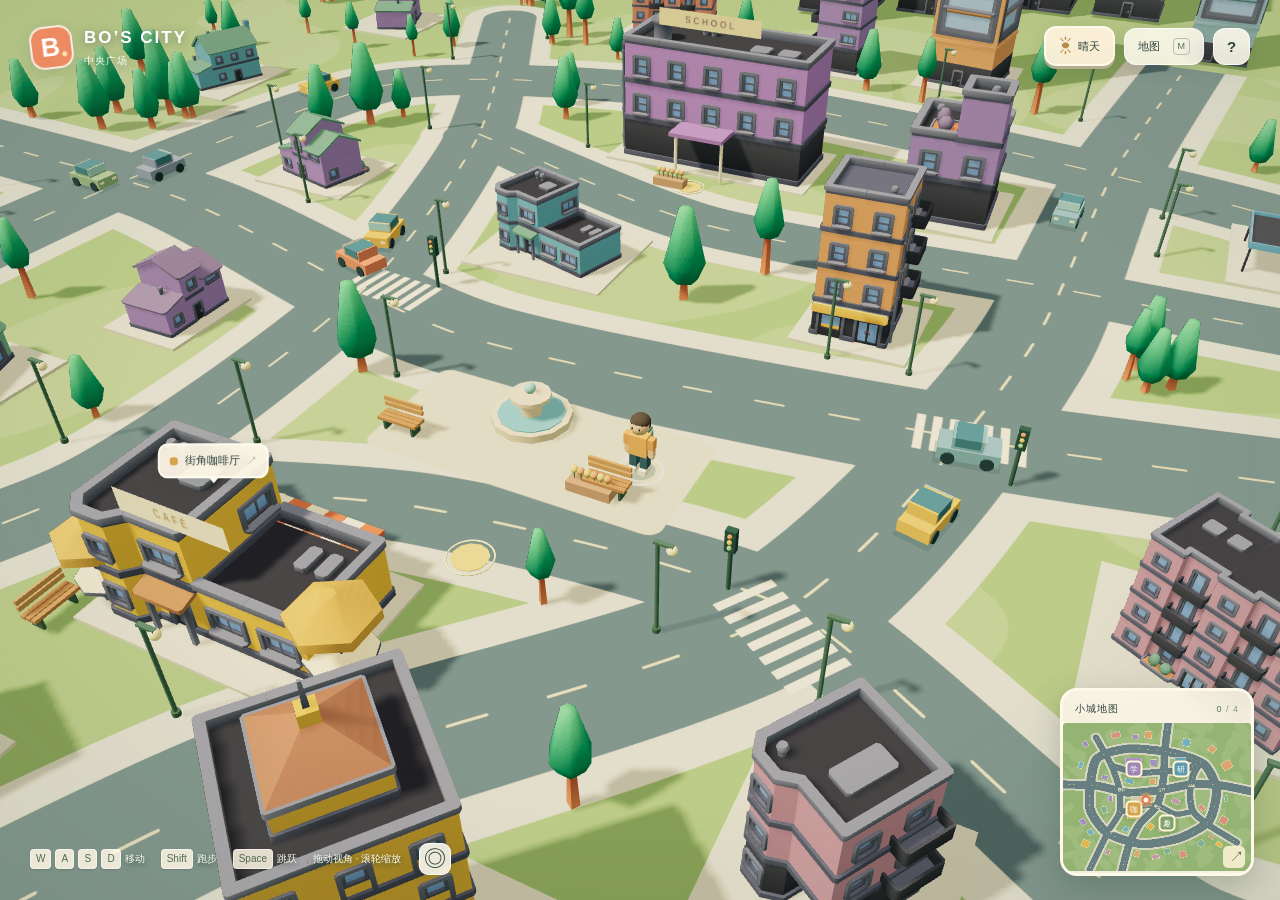
==== index.html @ 10a0b83e "Add shared daily mood weather and smooth city weather previews" ====
<!doctype html>
<html lang="zh-CN">
<head>
<meta charset="utf-8"><meta name="viewport" content="width=device-width,initial-scale=1,viewport-fit=cover"><meta name="theme-color" content="#8fb6b3"><meta name="description" content="走进胡博的 3D 城市，自由漫游，在学校、研究所、咖啡厅和运动场发现他的故事。"><title>Bo’s City · 胡博的城市</title><link rel="icon" href="[data-uri]" type="image/svg+xml"><link rel="stylesheet" href="./city-assets/style.efb280e1b356.css">
<link rel="preload" href="./city-assets/models.c070656b8720.pack" as="fetch" crossorigin="anonymous"><script>window.__CITY_PACK_URL="./city-assets/models.c070656b8720.pack";</script>
<!-- Three.js: MIT. Kenney models: CC0. Full notices: city-assets/LICENSES.txt -->
</head>
<body>
<div id="app">
<main id="world" aria-label="自由探索胡博的 3D 城市">
<canvas id="scene" tabindex="0" aria-label="3D 城市。WASD 或方向键移动，Shift 跑步，空格跳跃，靠近地点后点击互动按钮，或按 E 互动。"></canvas>
<div class="vignette" aria-hidden="true"></div>
<div id="labels" aria-label="附近地点"></div>
<div id="travel-status" class="travel-status" role="status" aria-live="polite"></div>
<button id="interact" class="interact" hidden><kbd aria-hidden="true">E</kbd><span id="interact-label">进入地点</span><strong class="interact-touch">点击互动</strong><span class="interact-arrow" aria-hidden="true">↗</span></button>
<div id="joystick" aria-label="拖动摇杆移动人物" role="group"><div id="joystick-knob"></div></div>
<button id="mobile-run" class="mobile-run" aria-label="切换跑步" aria-pressed="false">跑</button>
<div class="loading" id="loading"><div class="loading-city"><i></i><i></i><i></i><i></i><i></i></div><strong>下一站，你的好奇心。</strong><span id="loading-text">正在走进 Bo’s City…</span><div class="loader-track"><i id="loading-bar"></i></div></div>
</main>
<header class="game-header"><button id="home" class="brand" aria-label="回到中央广场"><span class="brand-mark">B<span>•</span></span><span>BO’S CITY<small id="location-name">中央广场</small></span></button><div class="game-actions"><button id="weather-button" aria-label="小城天气" aria-haspopup="dialog"><span class="weather-icon" aria-hidden="true">☀</span><span class="weather-label">晴天</span></button><button id="map-button" aria-label="打开城市地图">地图 <kbd>M</kbd></button><button id="help-button" aria-label="操作指南">?</button></div></header>
<div class="game-bottom"><div class="controls-hint"><span><kbd>W</kbd><kbd>A</kbd><kbd>S</kbd><kbd>D</kbd> 移动</span><span><kbd>Shift</kbd> 跑步</span><span><kbd>Space</kbd> 跳跃</span><span>拖动视角 · 滚轮缩放</span></div><button class="camera-reset" id="reset-camera" aria-label="镜头回到人物">◎</button></div>
<div class="minimap-shell" id="minimap-shell"><div class="minimap-heading"><span>小城地图</span><small><b id="explored-count">0</b> / 4</small></div><div id="minimap" aria-label="城市小地图"><canvas id="map-canvas" width="480" height="400"></canvas><div id="map-pins"></div><span id="player-pin"></span></div><button class="map-expand" id="expand-map" aria-label="展开地图">↗</button></div>
<aside id="map-menu" hidden aria-label="城市目的地"><div class="map-menu-top"><span>想去哪里？</span><button id="close-map" aria-label="关闭地图">×</button></div><nav id="places" aria-label="目的地"></nav><button id="about-button" class="map-about">关于胡博 <span>↗</span></button></aside>
</div>
<dialog id="details" aria-labelledby="panel-title"><div class="panel-top"><span id="panel-eyebrow"></span><button id="close-panel" aria-label="关闭详情">×</button></div><div id="panel-content"></div><div class="panel-footer"><button id="credits-button">小城手记</button><button id="back-to-town">回到小城 <span aria-hidden="true">↗</span></button></div></dialog>
<noscript><div class="no-js">请开启 JavaScript 来探索城市，或访问 <a href="https://stackerbo.github.io/classic.html">胡博的文字主页</a>。</div></noscript>
<script type="module" src="./city-assets/runtime.f96ca3a47582.js"></script>
</body></html>
---- city-assets/style.efb280e1b356.css ----
:root{--paper:#f6f4ec;--ink:#2e423c;--muted:#7d8980;--accent:#ed775c;--line:#e0e3d7;font-family:Arial,"PingFang SC","Microsoft YaHei",sans-serif;color:var(--ink);background:#a5c6c3;font-synthesis:none}
*{box-sizing:border-box}[hidden]{display:none!important}body{margin:0;overflow:hidden}button,a{-webkit-tap-highlight-color:transparent}button{font:inherit;cursor:pointer;color:inherit;border:0;background:none;touch-action:manipulation}a{color:inherit}button:focus-visible,a:focus-visible{outline:3px solid #ffd48a;outline-offset:4px}button:hover{filter:brightness(1.07)}svg{display:block}#app{height:100dvh;position:relative;overflow:hidden}#world{position:absolute;inset:0}#scene{width:100%;height:100%;display:block;outline:none;touch-action:none;cursor:grab}#scene:active{cursor:grabbing}.vignette{position:absolute;inset:0;background:radial-gradient(ellipse at center,transparent 55%,#24423b18 100%);pointer-events:none}.game-header{position:absolute;top:26px;left:30px;right:30px;display:flex;justify-content:space-between;align-items:flex-start;pointer-events:none;z-index:5}.game-header>*{pointer-events:auto}.brand{display:flex;align-items:center;gap:11px;color:white;text-shadow:0 2px 8px #233d4480;text-align:left;letter-spacing:2px;font-size:17px;font-weight:800;padding:0}.brand-mark{height:43px;width:43px;display:grid;place-content:center;font-size:26px;font-weight:900;background:#ec8b61;border:2px solid #ffffffd0;border-radius:14px;box-shadow:0 5px 15px #36574a25;text-shadow:none;transform:rotate(-7deg);position:relative}.brand-mark>span{position:absolute;font-size:18px;right:2px;bottom:1px;color:#ffe1aa}.brand small{display:block;font-size:10px;letter-spacing:1px;font-weight:400;margin-top:6px;color:#f6fff0}.game-actions{display:flex;align-items:center;gap:9px}.game-actions button,.camera-reset{display:flex;align-items:center;justify-content:center;gap:13px;background:#faf8e9e8;border:1px solid #ffffffbc;box-shadow:0 5px 16px #2e4a4b22;border-radius:12px;font-size:11px;height:37px;padding:0 13px;backdrop-filter:blur(8px)}.game-actions button:last-child{width:37px;font-weight:bold;font-size:15px;padding:0}.sun-icon{color:#fff0b5;font-size:27px;text-shadow:0 0 15px #ffc46a80;margin-right:8px}kbd{display:inline-block;border:1px solid #ffffff88;min-width:19px;text-align:center;padding:4px 5px;border-radius:4px;font:10px Arial;line-height:1;background:#fff8e6d9;color:#526954;text-shadow:none}.game-actions kbd{font-size:9px;border-color:#b6bfaa;padding:3px 4px;min-width:17px;background:none}.game-bottom{position:absolute;left:30px;bottom:25px;display:flex;gap:18px;align-items:center;pointer-events:none}.game-bottom>*{pointer-events:auto}.controls-hint{display:flex;gap:16px;align-items:center;color:#fffdf0;text-shadow:0 2px 5px #244539c0;font-size:10px}.controls-hint>span{display:flex;align-items:center;gap:4px}.controls-hint kbd{box-shadow:0 1px 2px #0002}.camera-reset{height:32px;width:32px;font-size:22px;padding:0;border-radius:9px}.minimap-shell{position:absolute;bottom:24px;right:26px;width:194px;height:188px;background:#faf5e6ec;border:3px solid #fff9e9;border-radius:17px;box-shadow:0 10px 30px #24473440;overflow:hidden;z-index:4;backdrop-filter:blur(8px)}.minimap-heading{display:flex;justify-content:space-between;align-items:center;padding:11px 12px 7px;font-size:10px;letter-spacing:1px}.minimap-heading small{font-size:9px;color:#8b9c82;letter-spacing:1px}.minimap-heading b{color:#52775c;font-weight:500}#minimap{position:relative;width:100%;height:148px;overflow:hidden;background:#a3bc82;border-radius:4px}#map-canvas{width:100%;height:100%;display:block;opacity:.92}.map-pin{position:absolute;left:0;top:0;width:17px;height:17px;padding:0;border:2px solid #fff7da;background:var(--color);color:white;border-radius:5px;box-shadow:0 1px 5px #29442c50;transform:translate(-50%,-50%);font-size:8px;font-weight:bold}.map-pin:hover{scale:1.3}.map-pin.visited:after{content:"";position:absolute;right:-4px;top:-4px;width:5px;height:5px;background:#fbe8a6;border:1px solid #749f6e;border-radius:50%}#player-pin{position:absolute;width:9px;height:9px;border-radius:50%;background:#fff8e7;border:2px solid #e5754d;box-shadow:0 0 0 3px #f1ad6670;transform:translate(-50%,-50%);pointer-events:none}.map-expand{position:absolute;right:6px;bottom:5px;font-size:15px;color:#54745b;background:#fff4d9d9;height:22px;width:22px;border-radius:5px}#map-menu{position:absolute;bottom:225px;right:26px;width:260px;padding:13px;background:#fff9eaeF;border:2px solid #fffaed;border-radius:16px;z-index:6;box-shadow:0 9px 30px #35543b30;backdrop-filter:blur(12px)}.map-menu-top{display:flex;align-items:center;justify-content:space-between;font-size:12px;padding:0 3px 10px}.map-menu-top button{font-size:24px;line-height:1}.place-button{display:flex;width:100%;gap:12px;align-items:center;text-align:left;padding:11px 8px;border-radius:9px}.place-button:hover,.place-button.active{background:#e8eedc}.place-icon{display:grid;place-items:center;width:34px;height:34px;border-radius:9px;background:var(--tint);color:var(--color)}.place-icon svg{width:23px;height:23px;stroke:currentColor;fill:none;stroke-width:1.6;stroke-linecap:round;stroke-linejoin:round}.place-button strong{font-size:12px;display:block;font-weight:500}.place-button small{display:block;font-size:9px;color:#92a086;margin-top:4px}.map-about{margin-top:9px;border-top:1px solid #dce3cc;padding:13px 8px 2px;font-size:11px;display:flex;justify-content:space-between;width:100%}.map-label{position:absolute;left:0;top:0;transform:translate(-50%,-100%);display:flex;align-items:center;gap:7px;background:#fff9e8ee;padding:8px 10px;border:2px solid #fffdf1;border-radius:10px;box-shadow:0 4px 14px #264b3d25;white-space:nowrap;font-size:11px;will-change:transform}.map-label:after{content:"";position:absolute;bottom:-7px;left:50%;border-width:6px 5px 0;border-style:solid;border-color:#fff9e8 transparent transparent;transform:translateX(-50%)}.label-dot{width:8px;height:8px;border-radius:3px;background:var(--color)}.label-arrow{font-size:10px;color:#98a28c}.travel-status{position:absolute;top:27px;left:50%;transform:translateX(-50%);border-radius:10px;background:#2e4c3fd9;border:1px solid #ffffff30;backdrop-filter:blur(8px);color:#fff8e1;padding:11px 17px;font-size:11px;letter-spacing:.4px;opacity:0;transition:opacity .25s;pointer-events:none;z-index:4}.travel-status.visible{opacity:1}.interact{position:absolute;bottom:75px;left:50%;transform:translateX(-50%);display:flex;align-items:center;gap:11px;background:#fff4ddeb;border:2px solid #fffaf1;box-shadow:0 6px 25px #29463440;padding:13px 18px;border-radius:13px;font-size:13px;z-index:5}.interact kbd{background:#46644b;color:#fff5d8;font-size:13px;padding:7px 9px;border:0;border-radius:6px}.interact>span:last-child{margin-left:8px}.interact-touch{display:none}.loading{position:absolute;inset:0;display:flex;justify-content:center;align-items:center;flex-direction:column;background:#dce7ce;z-index:10;gap:18px;transition:opacity .6s}.loading.ready{opacity:0;pointer-events:none}.loading strong{font-size:21px;letter-spacing:2px;font-weight:500}.loading>span{font-size:11px;color:#7d9179}.loading-city{display:flex;gap:5px;align-items:flex-end;height:75px;margin-bottom:10px}.loading-city i{width:25px;height:42px;background:#82aab1;border:3px solid #e2edde;border-radius:4px 4px 0 0;animation:float 1.4s ease-in-out infinite}.loading-city i:nth-child(2){height:60px;background:#b295bd;animation-delay:.2s}.loading-city i:nth-child(3){height:74px;background:#88acbd;animation-delay:.4s}.loading-city i:nth-child(4){height:45px;background:#e1b86e;animation-delay:.6s}.loading-city i:nth-child(5){height:56px;background:#d99878;animation-delay:.8s}.loader-track{height:3px;width:180px;background:#c3d1b8;border-radius:4px;overflow:hidden;margin-top:10px}.loader-track i{display:block;height:100%;background:#df9b6b;width:5%;transition:width .3s}@keyframes float{50%{transform:translateY(-6px)}}#joystick,.mobile-run{display:none}.fallback-link{padding:12px;border-radius:7px;background:#edf2e0;font-size:12px;text-decoration:none}
dialog{position:fixed;inset:18px 18px 18px auto;width:460px;max-width:calc(100vw - 36px);height:calc(100dvh - 36px);max-height:none;margin:0;border:1px solid #e6e6da;border-radius:20px;padding:0;background:#fffdf6;color:var(--ink);box-shadow:-18px 0 80px #213e3425;overflow:hidden;flex-direction:column;opacity:0;transform:translateX(35px);transition:opacity .25s,transform .35s}dialog[open]{display:flex}dialog.visible{opacity:1;transform:translateX(0)}dialog::backdrop{background:#233f3225;backdrop-filter:blur(2px)}.panel-top{display:flex;align-items:center;justify-content:space-between;padding:24px 28px 14px;border-bottom:1px solid #efeee3;flex-shrink:0}.panel-top>span{font-size:9px;letter-spacing:2px;color:#95a18a}.panel-top button{height:30px;width:30px;background:#f1f2e8;border-radius:50%;font-size:23px;line-height:1}#panel-content{padding:30px 30px 22px;overflow:auto;overscroll-behavior:contain;flex:1}#panel-content h2{font-size:30px;letter-spacing:-.5px;margin:0 0 9px}#panel-content .subtitle{color:#9ba38f;letter-spacing:2px;font-size:10px;margin-bottom:23px}#panel-content .lead{font-size:13px;line-height:1.95;color:#7c887a;margin-bottom:28px}#panel-content h3{font-size:15px;margin:30px 0 16px}#panel-content h4{font-size:13px;margin:6px 0 10px;line-height:1.65}#panel-content p{font-size:12px;line-height:1.9;color:#748270}#panel-content .date{font-size:10px;color:#bb8a5d;letter-spacing:.7px}.entry{border-left:2px solid #e1e5d6;padding:0 0 25px 19px;position:relative}.entry:before{content:"";position:absolute;width:8px;height:8px;border-radius:50%;background:#9eb28c;left:-5px;top:1px;box-shadow:0 0 0 4px #fffdf6}.entry:last-child{padding-bottom:0}.entry .degree{font-size:12px;margin:8px 0;color:#657760}.entry .entry-note{font-size:11px;margin-top:8px}.award{padding:11px 0;border-bottom:1px solid #efeee3;display:flex;gap:16px;font-size:11px;line-height:1.7}.award span{color:#a5ac97;font-size:10px;min-width:35px}.publication{padding:18px 0;border-bottom:1px solid #e7eadd}.publication:first-of-type{padding-top:0}.publication a{font-size:13px;line-height:1.65;text-decoration:none;font-weight:600;display:block}.publication a:hover{text-decoration:underline;text-underline-offset:4px}.publication small{font-size:9px;color:#9ba58f;display:block;margin-top:9px}.publication p{margin-bottom:0;font-size:11px!important}.pills{display:flex;gap:6px;flex-wrap:wrap}.pills span{font-size:10px;padding:6px 9px;background:#eef1e5;border-radius:5px;color:#788c6d}.social-link{display:flex;align-items:center;justify-content:space-between;padding:18px 0;border-bottom:1px solid #e5e9dc;text-decoration:none;gap:16px}.social-link>span:first-child{display:grid;place-items:center;width:38px;height:38px;border:1px solid #dce3d1;border-radius:11px;font-size:13px;color:#708864}.social-link>div{flex:1}.social-link strong{font-size:13px;display:block}.social-link small{font-size:10px;display:block;color:#97a08e;margin-top:6px;overflow-wrap:anywhere}.social-link:hover strong{color:#e67c5d}.copy-email{margin-top:22px;padding:12px 15px;border:1px solid #dce3d1;border-radius:8px;font-size:11px;width:100%;display:flex;justify-content:space-between}.hobby{padding:19px 0;border-bottom:1px solid #e5e9dc}.hobby-icon{font-size:30px;color:#df9876;float:right;margin:0 0 10px 15px}.hobby h3{margin:0!important}.panel-footer{padding:18px 28px;display:flex;align-items:center;justify-content:space-between;border-top:1px solid #e7e9dc;flex-shrink:0;background:#f6f7ee}.panel-footer>span{font-size:9px;color:#9aa38d}.panel-footer button{font-size:11px}.panel-footer button span{margin-left:12px}.panel-links{font-size:11px;line-height:2.3}.panel-links a{text-underline-offset:4px}.help-row{display:flex;justify-content:space-between;padding:14px 0;border-bottom:1px solid #e5e9dc;font-size:12px}.help-row span:last-child{color:#8c9b81;font-size:11px}.no-js{position:fixed;inset:0;background:var(--paper);z-index:99;display:grid;place-content:center;padding:30px;line-height:2}#joystick{display:none}.fallback-link{padding:12px;background:#e3eadb;border-radius:7px;text-decoration:none;font-size:12px}

.panel-footer>button:first-child{font-size:9px;color:#95a18a}dialog::backdrop{background:#233f321a;backdrop-filter:blur(1px)}
@media(max-width:800px),(pointer:coarse){.game-header{top:18px;left:18px;right:18px}.brand{font-size:13px;letter-spacing:1px;gap:8px}.brand-mark{width:35px;height:35px;border-radius:11px;font-size:22px}.brand small{font-size:9px;margin-top:5px}.game-actions{gap:7px}.game-actions button{height:33px;font-size:10px;padding:0 10px}.game-actions button:last-child{height:33px;width:33px}.sun-icon{display:none}.game-actions kbd{display:none}.game-bottom{left:20px;bottom:20px}.controls-hint{display:none}.camera-reset{width:30px;height:30px}.minimap-shell{width:139px;height:139px;right:16px;bottom:18px;border-width:2px;border-radius:12px}.minimap-heading{padding:7px 8px 5px;font-size:9px}#minimap{height:108px}.map-pin{height:15px;width:15px;font-size:7px}.map-expand{height:20px;width:20px}.travel-status{top:76px;max-width:90%;font-size:10px;padding:9px 12px;white-space:nowrap}.map-label{font-size:9px;padding:6px 8px;border-radius:8px;gap:5px}.label-dot{width:6px;height:6px}.label-arrow{display:none}#joystick{display:block;position:absolute;bottom:70px;left:24px;width:104px;height:104px;border-radius:50%;border:2px solid #fff6de80;background:#49684d30;box-shadow:inset 0 0 20px #fff3da15;backdrop-filter:blur(2px);touch-action:none;z-index:4}#joystick-knob{position:absolute;top:32px;left:32px;width:36px;height:36px;border:2px solid #fff8e6c0;border-radius:50%;background:#fff3d794;box-shadow:0 3px 10px #34553c30;pointer-events:none}.mobile-run{display:block;position:absolute;bottom:189px;left:56px;height:36px;width:36px;border-radius:50%;background:#fff2d3a0;border:1px solid #fff8dcad;font-size:12px;z-index:4}.mobile-run[aria-pressed=true]{background:#eeb274;color:white}.interact{bottom:calc(240px + env(safe-area-inset-bottom));left:50%;right:auto;transform:translateX(-50%);width:max-content;max-width:calc(100% - 32px);min-height:52px;font-size:12px;padding:11px 14px;border-radius:13px;gap:12px}.interact-touch{display:block;flex-shrink:0;background:#46644b;color:#fff5d8;font-size:12px;font-weight:600;padding:9px 12px;border-radius:8px}.interact-arrow{display:none}.interact kbd{display:none}.interact>span:last-child{margin-left:0}#map-menu{bottom:171px;right:16px;width:233px}dialog{inset:auto 0 0;width:100%;max-width:none;height:78dvh;border-radius:22px 22px 0 0;transform:translateY(30px)}dialog.visible{transform:translateY(0)}.panel-top{padding:17px 23px 13px}#panel-content{padding:23px}#panel-content h2{font-size:27px}.panel-footer{padding:17px 23px}.loading strong{font-size:18px}}
@media(max-height:500px) and (max-width:800px),(max-height:500px) and (pointer:coarse){.interact{bottom:calc(16px + env(safe-area-inset-bottom));max-width:44vw;font-size:11px;gap:8px;padding:8px 10px}.interact-touch{padding:8px}}
@media(prefers-reduced-motion:reduce){*,*:before,*:after{animation:none!important;transition:none!important}}

/* Landmark cards: the same warm, tactile palette as the playable city. */
dialog{--district:#87a38b;--district-soft:#e3ebd6;--district-edge:#c2cfae;--district-deep:#496d56;inset:32px 28px 32px auto;width:480px;max-width:calc(100vw - 48px);height:calc(100dvh - 64px);max-height:820px;border:4px solid #fff8e4;border-radius:25px;outline:1px solid var(--district-edge);background:#f6edd8;box-shadow:0 7px 0 #baa783,0 20px 55px #29493640;transform:translateX(24px);transition:opacity .22s,transform .28s cubic-bezier(.2,.8,.2,1);font-family:"Trebuchet MS","PingFang SC","Microsoft YaHei",sans-serif}
dialog[data-district=school]{--district:#a18ab8;--district-soft:#e9dfee;--district-edge:#cfc0d6;--district-deep:#6d577f}
dialog[data-district=lab]{--district:#79aebe;--district-soft:#dcebee;--district-edge:#b5ced0;--district-deep:#3e7181}
dialog[data-district=cafe]{--district:#d6ae62;--district-soft:#f2e3bf;--district-edge:#ddc79a;--district-deep:#87672e}
dialog[data-district=park]{--district:#8eab75;--district-soft:#e2ebcf;--district-edge:#c0cea9;--district-deep:#53713f}
dialog.visible{transform:translateX(0)}dialog::backdrop{background:#2c493720;backdrop-filter:none}
.panel-top{padding:11px 16px 10px;border-bottom:2px solid var(--district-edge);background:var(--district-soft);gap:16px}.panel-top>span{display:flex;align-items:center;gap:8px;color:var(--district-deep);font-size:10px;font-weight:700;letter-spacing:1.6px}.panel-top>span:before{content:"✦";font-size:17px;color:var(--district-deep)}.panel-top button{width:40px;height:38px;flex-shrink:0;border:2px solid #fff9e9;border-radius:11px;background:#fff4da;box-shadow:0 3px 0 var(--district-edge);color:var(--district-deep);font-size:26px}.panel-top button:active,.panel-footer button:active{transform:translateY(2px);box-shadow:none}
#panel-content{padding:12px 22px 23px;scrollbar-width:thin;scrollbar-color:var(--district) transparent}.panel-hero{display:flex;align-items:center;gap:16px;padding:2px 0 0}.panel-art{position:relative;width:112px;height:104px;flex-shrink:0}.panel-art:before{content:"";position:absolute;inset:10px 4px 1px;border-radius:50%;background:var(--district-soft)}.panel-art svg{position:relative;width:100%;height:100%}.panel-heading{min-width:0}.panel-kicker{display:inline-block;font-size:10px;font-weight:700;letter-spacing:1px;color:var(--district-deep);margin-bottom:7px}#panel-content h2{font-size:28px;line-height:1.2;letter-spacing:.2px;margin:0 0 8px;color:#384e43;font-weight:800}#panel-content .subtitle{font-size:9px;font-weight:700;letter-spacing:2px;color:var(--district-deep);margin:0}#panel-content .lead{font-size:12px;line-height:1.85;color:#6c745d;background:#fff6e0;border:1px dashed #d7c7a5;border-radius:13px;margin:15px 0 20px;padding:12px 14px}
#panel-content h3{display:flex;align-items:center;gap:8px;font-size:14px;color:#465640;margin:24px 0 13px}#panel-content h3:before{content:"";display:block;width:7px;height:15px;flex-shrink:0;background:var(--district);border-radius:3px}#panel-content h4{font-size:15px;line-height:1.55;margin:10px 0 6px;color:#3e5147}#panel-content p{font-size:12px;line-height:1.9;color:#68755e;margin:8px 0 0}#panel-content .date{display:inline-block;color:var(--district-deep);background:var(--district-soft);border-radius:6px;padding:4px 7px;font-size:10px;font-weight:700;letter-spacing:.4px}
.entry{border:2px solid #e2d5b7;border-left:5px solid var(--district);border-radius:12px;padding:14px 15px;margin-bottom:13px;background:#fff9e9;box-shadow:0 3px 0 #e8dcc0}.entry:before{display:none}.entry:last-child{padding-bottom:14px}.entry .degree{font-size:12px;font-weight:600;color:#5e725b;line-height:1.7;margin:4px 0}.entry .entry-note{font-size:11px;line-height:1.8;color:#7e8066;margin-top:9px}.pills{gap:6px;margin-top:12px}.pills span{background:var(--district-soft);color:var(--district-deep);border:1px solid var(--district-edge);border-radius:7px;padding:5px 8px;font-size:10px}.award{align-items:flex-start;padding:11px 12px;border:1px solid #e5d9bd;border-radius:9px;background:#fff7e4;margin-bottom:7px;gap:12px;font-size:11px;color:#617056;line-height:1.8}.award span{color:var(--district-deep);font-weight:700;background:var(--district-soft);border-radius:5px;padding:2px 5px;font-size:10px;min-width:40px;text-align:center}
.publication{border:2px solid #dfd3b6;border-radius:12px;padding:15px!important;margin-bottom:12px;background:#fff9e8;box-shadow:0 3px 0 #e7dbbe}.publication a{font-size:13px;line-height:1.65;color:var(--district-deep)}.publication small{font-size:10px;color:#81866d;line-height:1.7;margin-top:8px}.publication p{font-size:11px!important}.social-link{padding:12px;border:2px solid var(--district-edge);border-radius:13px;background:#fff8e5;box-shadow:0 3px 0 #e5d5b3;margin-bottom:11px;gap:12px;min-height:67px;transition:transform .15s,background .15s}.social-link:hover{background:#fffcef;transform:translateY(-2px)}.social-link>span:first-child{width:38px;height:38px;background:var(--district-soft);border:1px solid var(--district-edge);border-radius:10px;color:var(--district-deep);font-size:17px;font-weight:700;flex-shrink:0}.social-link>span:last-child{color:var(--district-deep);font-size:18px}.social-link strong{font-size:13px;color:#4d6047}.social-link small{font-size:11px;color:#87916d;margin-top:5px}.social-link:hover strong{color:var(--district-deep)}.copy-email{background:var(--district-soft);border:2px dashed var(--district-edge);color:var(--district-deep);font-size:12px;font-weight:600;min-height:44px;border-radius:10px;margin-top:16px}
.hobby{background:#fff8e5;border:2px solid #e1d5b6;border-radius:13px;padding:16px;margin-bottom:13px;box-shadow:0 3px 0 #e5d8b9;overflow:auto}.hobby h3{padding:2px 0 9px}.hobby-icon{height:48px;width:48px;display:grid;place-items:center;background:var(--district-soft);color:var(--district-deep);border:2px solid var(--district-edge);border-radius:13px;font-size:26px;margin:0 0 12px 12px}.hobby .date{font-size:9px!important}.help-row{gap:14px;border-bottom:1px dashed #d9cfb3;padding:13px 2px;font-size:12px;line-height:1.6}.help-row span:first-child{flex-shrink:0;font-weight:600}.help-row span:last-child{text-align:right;color:#7b886d}.panel-links{line-height:2.4;color:var(--district-deep)}
.panel-footer{background:var(--district-soft);padding:13px 18px;border-top:2px solid var(--district-edge);gap:14px}.panel-footer button{border-radius:10px;border:2px solid #fff7e0;box-shadow:0 3px 0 var(--district-edge);height:40px;padding:0 14px;font-size:12px;font-weight:700;background:#fff4d9;color:var(--district-deep)}.panel-footer>button:first-child{font-size:11px;color:var(--district-deep)}.panel-footer #back-to-town{background:var(--district-deep);color:#fff8df;border-color:var(--district-deep);box-shadow:0 3px 0 #42523e40}.panel-footer button span{margin-left:16px}
@media(max-width:800px),(pointer:coarse){dialog{inset:auto 12px calc(12px + env(safe-area-inset-bottom));width:calc(100% - 24px);max-width:520px;height:82dvh;max-height:calc(100dvh - 36px);border-width:3px;border-radius:23px;transform:translateY(24px)}dialog.visible{transform:translateY(0)}.panel-top{padding:9px 12px}.panel-top button{width:44px;height:42px}.panel-top>span{font-size:9px;letter-spacing:1.3px}#panel-content{padding:10px 16px 20px}.panel-hero{gap:12px}.panel-art{width:86px;height:88px}#panel-content h2{font-size:24px;letter-spacing:0}.panel-kicker{font-size:10px;margin-bottom:6px}#panel-content .subtitle{font-size:8px;letter-spacing:1.4px}#panel-content .lead{margin:12px 0 17px;font-size:12px}.entry{padding:13px 12px}.panel-footer{padding:12px 14px}.panel-footer button{height:44px;padding:0 12px}.social-link{min-height:66px}.publication a{overflow-wrap:anywhere}}
@media(prefers-reduced-motion:reduce){dialog,.social-link{transition:none}}

/* A small weather station, made from the same paper-and-wood game UI. */
.game-actions #weather-button{gap:7px;min-height:40px;background:#fff3dceF;border:2px solid #fff9e9;box-shadow:0 3px 0 #b4ad8d,0 5px 16px #2e4a4b22}
.weather-icon{font-size:23px;line-height:1;color:#b88a47}.weather-label{font-size:11px;font-weight:700}.is-preview .weather-icon{color:#688d9d}
dialog[data-district=weather]{--district:#9eb9c1;--district-soft:#e3ebdf;--district-edge:#c1cdb6;--district-deep:#55766b}
.weather-report{border:2px solid #dacba9;border-radius:16px;padding:19px;background:#fff7e2;box-shadow:0 4px 0 #e6d8b8;display:grid;gap:10px}.weather-report>span{font-size:9px;letter-spacing:2px;color:#a08f68;font-weight:700}.weather-report strong{font-size:21px;line-height:1.5;color:#526e5a;overflow-wrap:anywhere}.weather-report small{font-size:10px;color:#8b9379}
.weather-choices{display:grid;grid-template-columns:repeat(5,1fr);gap:8px}.weather-choices button{display:flex;flex-direction:column;align-items:center;justify-content:center;gap:10px;padding:16px 0;border:2px solid #e0d2b2;background:#fff7e4;border-radius:12px;box-shadow:0 3px 0 #e4d8bc;min-height:86px}.weather-choices button>span{font-size:27px;line-height:1;color:#b39564}.weather-choices strong{font-size:11px;font-weight:600}.weather-choices button[aria-pressed=true]{border-color:#89a387;background:#e4ecd4;box-shadow:0 3px 0 #aabb96}.weather-choices button:active{transform:translateY(2px)}
#panel-content .weather-preview-note{font-size:10px;color:#8a927a;margin-top:16px;line-height:1.8}#restore-weather{margin-top:16px;min-height:44px;width:100%;border:2px solid var(--district-edge);border-radius:10px;background:var(--district-soft);font-size:12px;font-weight:700;color:var(--district-deep)}
@media(max-width:800px),(pointer:coarse){.game-actions #weather-button{min-width:44px;min-height:44px;padding:0 8px}.weather-label{display:none}.game-actions #weather-button.is-preview:after{content:"";height:5px;width:5px;background:#78949e;border-radius:50%;position:absolute;top:5px;right:5px}#weather-button{position:relative}.weather-choices{gap:5px}.weather-choices button{min-height:79px;border-radius:10px}.weather-choices button>span{font-size:24px}.weather-report strong{font-size:19px}}
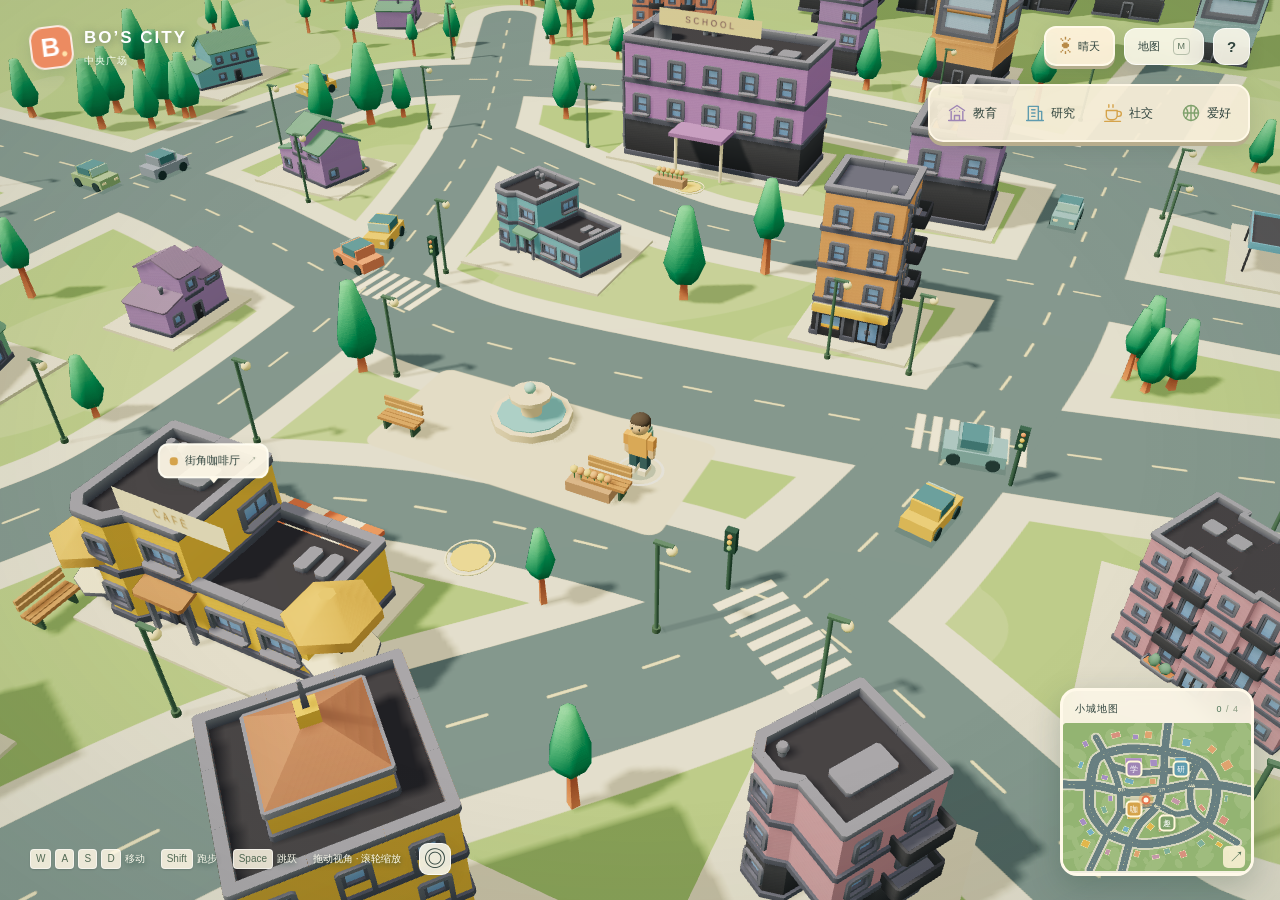
==== commit f707792b: "Add instant portfolio navigation while retaining walk-to exploration" ====
--- a/index.html
+++ b/index.html
@@ -1,7 +1,7 @@
 <!doctype html>
 <html lang="zh-CN">
 <head>
-<meta charset="utf-8"><meta name="viewport" content="width=device-width,initial-scale=1,viewport-fit=cover"><meta name="theme-color" content="#8fb6b3"><meta name="description" content="走进胡博的 3D 城市，自由漫游，在学校、研究所、咖啡厅和运动场发现他的故事。"><title>Bo’s City · 胡博的城市</title><link rel="icon" href="[data-uri]" type="image/svg+xml"><link rel="stylesheet" href="./city-assets/style.efb280e1b356.css">
+<meta charset="utf-8"><meta name="viewport" content="width=device-width,initial-scale=1,viewport-fit=cover"><meta name="theme-color" content="#8fb6b3"><meta name="description" content="走进胡博的 3D 城市，自由漫游，在学校、研究所、咖啡厅和运动场发现他的故事。"><title>Bo’s City · 胡博的城市</title><link rel="icon" href="[data-uri]" type="image/svg+xml"><link rel="stylesheet" href="./city-assets/style.de73ce51af86.css">
 <link rel="preload" href="./city-assets/models.c070656b8720.pack" as="fetch" crossorigin="anonymous"><script>window.__CITY_PACK_URL="./city-assets/models.c070656b8720.pack";</script>
 <!-- Three.js: MIT. Kenney models: CC0. Full notices: city-assets/LICENSES.txt -->
 </head>
@@ -18,11 +18,12 @@
 <div class="loading" id="loading"><div class="loading-city"><i></i><i></i><i></i><i></i><i></i></div><strong>下一站，你的好奇心。</strong><span id="loading-text">正在走进 Bo’s City…</span><div class="loader-track"><i id="loading-bar"></i></div></div>
 </main>
 <header class="game-header"><button id="home" class="brand" aria-label="回到中央广场"><span class="brand-mark">B<span>•</span></span><span>BO’S CITY<small id="location-name">中央广场</small></span></button><div class="game-actions"><button id="weather-button" aria-label="小城天气" aria-haspopup="dialog"><span class="weather-icon" aria-hidden="true">☀</span><span class="weather-label">晴天</span></button><button id="map-button" aria-label="打开城市地图">地图 <kbd>M</kbd></button><button id="help-button" aria-label="操作指南">?</button></div></header>
+<nav id="quick-nav" aria-label="快速浏览个人内容"></nav>
 <div class="game-bottom"><div class="controls-hint"><span><kbd>W</kbd><kbd>A</kbd><kbd>S</kbd><kbd>D</kbd> 移动</span><span><kbd>Shift</kbd> 跑步</span><span><kbd>Space</kbd> 跳跃</span><span>拖动视角 · 滚轮缩放</span></div><button class="camera-reset" id="reset-camera" aria-label="镜头回到人物">◎</button></div>
 <div class="minimap-shell" id="minimap-shell"><div class="minimap-heading"><span>小城地图</span><small><b id="explored-count">0</b> / 4</small></div><div id="minimap" aria-label="城市小地图"><canvas id="map-canvas" width="480" height="400"></canvas><div id="map-pins"></div><span id="player-pin"></span></div><button class="map-expand" id="expand-map" aria-label="展开地图">↗</button></div>
-<aside id="map-menu" hidden aria-label="城市目的地"><div class="map-menu-top"><span>想去哪里？</span><button id="close-map" aria-label="关闭地图">×</button></div><nav id="places" aria-label="目的地"></nav><button id="about-button" class="map-about">关于胡博 <span>↗</span></button></aside>
+<aside id="map-menu" hidden aria-label="城市目的地"><div class="map-menu-top"><span>直接查看 · 或走过去</span><button id="close-map" aria-label="关闭地图">×</button></div><nav id="places" aria-label="目的地"></nav><button id="about-button" class="map-about">关于胡博 <span>↗</span></button></aside>
 </div>
-<dialog id="details" aria-labelledby="panel-title"><div class="panel-top"><span id="panel-eyebrow"></span><button id="close-panel" aria-label="关闭详情">×</button></div><div id="panel-content"></div><div class="panel-footer"><button id="credits-button">小城手记</button><button id="back-to-town">回到小城 <span aria-hidden="true">↗</span></button></div></dialog>
+<dialog id="details" aria-labelledby="panel-title"><div class="panel-top"><span id="panel-eyebrow"></span><button id="close-panel" aria-label="关闭详情">×</button></div><nav id="panel-nav" aria-label="切换个人内容" hidden></nav><div id="panel-content"></div><div class="panel-footer"><button id="credits-button">小城手记</button><button id="back-to-town">回到小城 <span aria-hidden="true">↗</span></button></div></dialog>
 <noscript><div class="no-js">请开启 JavaScript 来探索城市，或访问 <a href="https://stackerbo.github.io/classic.html">胡博的文字主页</a>。</div></noscript>
-<script type="module" src="./city-assets/runtime.f96ca3a47582.js"></script>
+<script type="module" src="./city-assets/runtime.64c02d6994f2.js"></script>
 </body></html>
--- a/city-assets/style.de73ce51af86.css
+++ b/city-assets/style.de73ce51af86.css
@@ -0,0 +1,45 @@
+
+:root{--paper:#f6f4ec;--ink:#2e423c;--muted:#7d8980;--accent:#ed775c;--line:#e0e3d7;font-family:Arial,"PingFang SC","Microsoft YaHei",sans-serif;color:var(--ink);background:#a5c6c3;font-synthesis:none}
+*{box-sizing:border-box}[hidden]{display:none!important}body{margin:0;overflow:hidden}button,a{-webkit-tap-highlight-color:transparent}button{font:inherit;cursor:pointer;color:inherit;border:0;background:none;touch-action:manipulation}a{color:inherit}button:focus-visible,a:focus-visible{outline:3px solid #ffd48a;outline-offset:4px}button:hover{filter:brightness(1.07)}svg{display:block}#app{height:100dvh;position:relative;overflow:hidden}#world{position:absolute;inset:0}#scene{width:100%;height:100%;display:block;outline:none;touch-action:none;cursor:grab}#scene:active{cursor:grabbing}.vignette{position:absolute;inset:0;background:radial-gradient(ellipse at center,transparent 55%,#24423b18 100%);pointer-events:none}.game-header{position:absolute;top:26px;left:30px;right:30px;display:flex;justify-content:space-between;align-items:flex-start;pointer-events:none;z-index:5}.game-header>*{pointer-events:auto}.brand{display:flex;align-items:center;gap:11px;color:white;text-shadow:0 2px 8px #233d4480;text-align:left;letter-spacing:2px;font-size:17px;font-weight:800;padding:0}.brand-mark{height:43px;width:43px;display:grid;place-content:center;font-size:26px;font-weight:900;background:#ec8b61;border:2px solid #ffffffd0;border-radius:14px;box-shadow:0 5px 15px #36574a25;text-shadow:none;transform:rotate(-7deg);position:relative}.brand-mark>span{position:absolute;font-size:18px;right:2px;bottom:1px;color:#ffe1aa}.brand small{display:block;font-size:10px;letter-spacing:1px;font-weight:400;margin-top:6px;color:#f6fff0}.game-actions{display:flex;align-items:center;gap:9px}.game-actions button,.camera-reset{display:flex;align-items:center;justify-content:center;gap:13px;background:#faf8e9e8;border:1px solid #ffffffbc;box-shadow:0 5px 16px #2e4a4b22;border-radius:12px;font-size:11px;height:37px;padding:0 13px;backdrop-filter:blur(8px)}.game-actions button:last-child{width:37px;font-weight:bold;font-size:15px;padding:0}.sun-icon{color:#fff0b5;font-size:27px;text-shadow:0 0 15px #ffc46a80;margin-right:8px}kbd{display:inline-block;border:1px solid #ffffff88;min-width:19px;text-align:center;padding:4px 5px;border-radius:4px;font:10px Arial;line-height:1;background:#fff8e6d9;color:#526954;text-shadow:none}.game-actions kbd{font-size:9px;border-color:#b6bfaa;padding:3px 4px;min-width:17px;background:none}.game-bottom{position:absolute;left:30px;bottom:25px;display:flex;gap:18px;align-items:center;pointer-events:none}.game-bottom>*{pointer-events:auto}.controls-hint{display:flex;gap:16px;align-items:center;color:#fffdf0;text-shadow:0 2px 5px #244539c0;font-size:10px}.controls-hint>span{display:flex;align-items:center;gap:4px}.controls-hint kbd{box-shadow:0 1px 2px #0002}.camera-reset{height:32px;width:32px;font-size:22px;padding:0;border-radius:9px}.minimap-shell{position:absolute;bottom:24px;right:26px;width:194px;height:188px;background:#faf5e6ec;border:3px solid #fff9e9;border-radius:17px;box-shadow:0 10px 30px #24473440;overflow:hidden;z-index:4;backdrop-filter:blur(8px)}.minimap-heading{display:flex;justify-content:space-between;align-items:center;padding:11px 12px 7px;font-size:10px;letter-spacing:1px}.minimap-heading small{font-size:9px;color:#8b9c82;letter-spacing:1px}.minimap-heading b{color:#52775c;font-weight:500}#minimap{position:relative;width:100%;height:148px;overflow:hidden;background:#a3bc82;border-radius:4px}#map-canvas{width:100%;height:100%;display:block;opacity:.92}.map-pin{position:absolute;left:0;top:0;width:17px;height:17px;padding:0;border:2px solid #fff7da;background:var(--color);color:white;border-radius:5px;box-shadow:0 1px 5px #29442c50;transform:translate(-50%,-50%);font-size:8px;font-weight:bold}.map-pin:hover{scale:1.3}.map-pin.visited:after{content:"";position:absolute;right:-4px;top:-4px;width:5px;height:5px;background:#fbe8a6;border:1px solid #749f6e;border-radius:50%}#player-pin{position:absolute;width:9px;height:9px;border-radius:50%;background:#fff8e7;border:2px solid #e5754d;box-shadow:0 0 0 3px #f1ad6670;transform:translate(-50%,-50%);pointer-events:none}.map-expand{position:absolute;right:6px;bottom:5px;font-size:15px;color:#54745b;background:#fff4d9d9;height:22px;width:22px;border-radius:5px}#map-menu{position:absolute;bottom:225px;right:26px;width:260px;padding:13px;background:#fff9eaeF;border:2px solid #fffaed;border-radius:16px;z-index:6;box-shadow:0 9px 30px #35543b30;backdrop-filter:blur(12px)}.map-menu-top{display:flex;align-items:center;justify-content:space-between;font-size:12px;padding:0 3px 10px}.map-menu-top button{font-size:24px;line-height:1}.place-button{display:flex;width:100%;gap:12px;align-items:center;text-align:left;padding:11px 8px;border-radius:9px}.place-button:hover,.place-button.active{background:#e8eedc}.place-icon{display:grid;place-items:center;width:34px;height:34px;border-radius:9px;background:var(--tint);color:var(--color)}.place-icon svg{width:23px;height:23px;stroke:currentColor;fill:none;stroke-width:1.6;stroke-linecap:round;stroke-linejoin:round}.place-button strong{font-size:12px;display:block;font-weight:500}.place-button small{display:block;font-size:9px;color:#92a086;margin-top:4px}.map-about{margin-top:9px;border-top:1px solid #dce3cc;padding:13px 8px 2px;font-size:11px;display:flex;justify-content:space-between;width:100%}.map-label{position:absolute;left:0;top:0;transform:translate(-50%,-100%);display:flex;align-items:center;gap:7px;background:#fff9e8ee;padding:8px 10px;border:2px solid #fffdf1;border-radius:10px;box-shadow:0 4px 14px #264b3d25;white-space:nowrap;font-size:11px;will-change:transform}.map-label:after{content:"";position:absolute;bottom:-7px;left:50%;border-width:6px 5px 0;border-style:solid;border-color:#fff9e8 transparent transparent;transform:translateX(-50%)}.label-dot{width:8px;height:8px;border-radius:3px;background:var(--color)}.label-arrow{font-size:10px;color:#98a28c}.travel-status{position:absolute;top:27px;left:50%;transform:translateX(-50%);border-radius:10px;background:#2e4c3fd9;border:1px solid #ffffff30;backdrop-filter:blur(8px);color:#fff8e1;padding:11px 17px;font-size:11px;letter-spacing:.4px;opacity:0;transition:opacity .25s;pointer-events:none;z-index:4}.travel-status.visible{opacity:1}.interact{position:absolute;bottom:75px;left:50%;transform:translateX(-50%);display:flex;align-items:center;gap:11px;background:#fff4ddeb;border:2px solid #fffaf1;box-shadow:0 6px 25px #29463440;padding:13px 18px;border-radius:13px;font-size:13px;z-index:5}.interact kbd{background:#46644b;color:#fff5d8;font-size:13px;padding:7px 9px;border:0;border-radius:6px}.interact>span:last-child{margin-left:8px}.interact-touch{display:none}.loading{position:absolute;inset:0;display:flex;justify-content:center;align-items:center;flex-direction:column;background:#dce7ce;z-index:10;gap:18px;transition:opacity .6s}.loading.ready{opacity:0;pointer-events:none}.loading strong{font-size:21px;letter-spacing:2px;font-weight:500}.loading>span{font-size:11px;color:#7d9179}.loading-city{display:flex;gap:5px;align-items:flex-end;height:75px;margin-bottom:10px}.loading-city i{width:25px;height:42px;background:#82aab1;border:3px solid #e2edde;border-radius:4px 4px 0 0;animation:float 1.4s ease-in-out infinite}.loading-city i:nth-child(2){height:60px;background:#b295bd;animation-delay:.2s}.loading-city i:nth-child(3){height:74px;background:#88acbd;animation-delay:.4s}.loading-city i:nth-child(4){height:45px;background:#e1b86e;animation-delay:.6s}.loading-city i:nth-child(5){height:56px;background:#d99878;animation-delay:.8s}.loader-track{height:3px;width:180px;background:#c3d1b8;border-radius:4px;overflow:hidden;margin-top:10px}.loader-track i{display:block;height:100%;background:#df9b6b;width:5%;transition:width .3s}@keyframes float{50%{transform:translateY(-6px)}}#joystick,.mobile-run{display:none}.fallback-link{padding:12px;border-radius:7px;background:#edf2e0;font-size:12px;text-decoration:none}
+dialog{position:fixed;inset:18px 18px 18px auto;width:460px;max-width:calc(100vw - 36px);height:calc(100dvh - 36px);max-height:none;margin:0;border:1px solid #e6e6da;border-radius:20px;padding:0;background:#fffdf6;color:var(--ink);box-shadow:-18px 0 80px #213e3425;overflow:hidden;flex-direction:column;opacity:0;transform:translateX(35px);transition:opacity .25s,transform .35s}dialog[open]{display:flex}dialog.visible{opacity:1;transform:translateX(0)}dialog::backdrop{background:#233f3225;backdrop-filter:blur(2px)}.panel-top{display:flex;align-items:center;justify-content:space-between;padding:24px 28px 14px;border-bottom:1px solid #efeee3;flex-shrink:0}.panel-top>span{font-size:9px;letter-spacing:2px;color:#95a18a}.panel-top button{height:30px;width:30px;background:#f1f2e8;border-radius:50%;font-size:23px;line-height:1}#panel-content{padding:30px 30px 22px;overflow:auto;overscroll-behavior:contain;flex:1}#panel-content h2{font-size:30px;letter-spacing:-.5px;margin:0 0 9px}#panel-content .subtitle{color:#9ba38f;letter-spacing:2px;font-size:10px;margin-bottom:23px}#panel-content .lead{font-size:13px;line-height:1.95;color:#7c887a;margin-bottom:28px}#panel-content h3{font-size:15px;margin:30px 0 16px}#panel-content h4{font-size:13px;margin:6px 0 10px;line-height:1.65}#panel-content p{font-size:12px;line-height:1.9;color:#748270}#panel-content .date{font-size:10px;color:#bb8a5d;letter-spacing:.7px}.entry{border-left:2px solid #e1e5d6;padding:0 0 25px 19px;position:relative}.entry:before{content:"";position:absolute;width:8px;height:8px;border-radius:50%;background:#9eb28c;left:-5px;top:1px;box-shadow:0 0 0 4px #fffdf6}.entry:last-child{padding-bottom:0}.entry .degree{font-size:12px;margin:8px 0;color:#657760}.entry .entry-note{font-size:11px;margin-top:8px}.award{padding:11px 0;border-bottom:1px solid #efeee3;display:flex;gap:16px;font-size:11px;line-height:1.7}.award span{color:#a5ac97;font-size:10px;min-width:35px}.publication{padding:18px 0;border-bottom:1px solid #e7eadd}.publication:first-of-type{padding-top:0}.publication a{font-size:13px;line-height:1.65;text-decoration:none;font-weight:600;display:block}.publication a:hover{text-decoration:underline;text-underline-offset:4px}.publication small{font-size:9px;color:#9ba58f;display:block;margin-top:9px}.publication p{margin-bottom:0;font-size:11px!important}.pills{display:flex;gap:6px;flex-wrap:wrap}.pills span{font-size:10px;padding:6px 9px;background:#eef1e5;border-radius:5px;color:#788c6d}.social-link{display:flex;align-items:center;justify-content:space-between;padding:18px 0;border-bottom:1px solid #e5e9dc;text-decoration:none;gap:16px}.social-link>span:first-child{display:grid;place-items:center;width:38px;height:38px;border:1px solid #dce3d1;border-radius:11px;font-size:13px;color:#708864}.social-link>div{flex:1}.social-link strong{font-size:13px;display:block}.social-link small{font-size:10px;display:block;color:#97a08e;margin-top:6px;overflow-wrap:anywhere}.social-link:hover strong{color:#e67c5d}.copy-email{margin-top:22px;padding:12px 15px;border:1px solid #dce3d1;border-radius:8px;font-size:11px;width:100%;display:flex;justify-content:space-between}.hobby{padding:19px 0;border-bottom:1px solid #e5e9dc}.hobby-icon{font-size:30px;color:#df9876;float:right;margin:0 0 10px 15px}.hobby h3{margin:0!important}.panel-footer{padding:18px 28px;display:flex;align-items:center;justify-content:space-between;border-top:1px solid #e7e9dc;flex-shrink:0;background:#f6f7ee}.panel-footer>span{font-size:9px;color:#9aa38d}.panel-footer button{font-size:11px}.panel-footer button span{margin-left:12px}.panel-links{font-size:11px;line-height:2.3}.panel-links a{text-underline-offset:4px}.help-row{display:flex;justify-content:space-between;padding:14px 0;border-bottom:1px solid #e5e9dc;font-size:12px}.help-row span:last-child{color:#8c9b81;font-size:11px}.no-js{position:fixed;inset:0;background:var(--paper);z-index:99;display:grid;place-content:center;padding:30px;line-height:2}#joystick{display:none}.fallback-link{padding:12px;background:#e3eadb;border-radius:7px;text-decoration:none;font-size:12px}
+
+.panel-footer>button:first-child{font-size:9px;color:#95a18a}dialog::backdrop{background:#233f321a;backdrop-filter:blur(1px)}
+@media(max-width:800px),(pointer:coarse){.game-header{top:18px;left:18px;right:18px}.brand{font-size:13px;letter-spacing:1px;gap:8px}.brand-mark{width:35px;height:35px;border-radius:11px;font-size:22px}.brand small{font-size:9px;margin-top:5px}.game-actions{gap:7px}.game-actions button{height:33px;font-size:10px;padding:0 10px}.game-actions button:last-child{height:33px;width:33px}.sun-icon{display:none}.game-actions kbd{display:none}.game-bottom{left:20px;bottom:20px}.controls-hint{display:none}.camera-reset{width:30px;height:30px}.minimap-shell{width:139px;height:139px;right:16px;bottom:18px;border-width:2px;border-radius:12px}.minimap-heading{padding:7px 8px 5px;font-size:9px}#minimap{height:108px}.map-pin{height:15px;width:15px;font-size:7px}.map-expand{height:20px;width:20px}.travel-status{top:76px;max-width:90%;font-size:10px;padding:9px 12px;white-space:nowrap}.map-label{font-size:9px;padding:6px 8px;border-radius:8px;gap:5px}.label-dot{width:6px;height:6px}.label-arrow{display:none}#joystick{display:block;position:absolute;bottom:70px;left:24px;width:104px;height:104px;border-radius:50%;border:2px solid #fff6de80;background:#49684d30;box-shadow:inset 0 0 20px #fff3da15;backdrop-filter:blur(2px);touch-action:none;z-index:4}#joystick-knob{position:absolute;top:32px;left:32px;width:36px;height:36px;border:2px solid #fff8e6c0;border-radius:50%;background:#fff3d794;box-shadow:0 3px 10px #34553c30;pointer-events:none}.mobile-run{display:block;position:absolute;bottom:189px;left:56px;height:36px;width:36px;border-radius:50%;background:#fff2d3a0;border:1px solid #fff8dcad;font-size:12px;z-index:4}.mobile-run[aria-pressed=true]{background:#eeb274;color:white}.interact{bottom:calc(240px + env(safe-area-inset-bottom));left:50%;right:auto;transform:translateX(-50%);width:max-content;max-width:calc(100% - 32px);min-height:52px;font-size:12px;padding:11px 14px;border-radius:13px;gap:12px}.interact-touch{display:block;flex-shrink:0;background:#46644b;color:#fff5d8;font-size:12px;font-weight:600;padding:9px 12px;border-radius:8px}.interact-arrow{display:none}.interact kbd{display:none}.interact>span:last-child{margin-left:0}#map-menu{bottom:171px;right:16px;width:233px}dialog{inset:auto 0 0;width:100%;max-width:none;height:78dvh;border-radius:22px 22px 0 0;transform:translateY(30px)}dialog.visible{transform:translateY(0)}.panel-top{padding:17px 23px 13px}#panel-content{padding:23px}#panel-content h2{font-size:27px}.panel-footer{padding:17px 23px}.loading strong{font-size:18px}}
+@media(max-height:500px) and (max-width:800px),(max-height:500px) and (pointer:coarse){.interact{bottom:calc(16px + env(safe-area-inset-bottom));max-width:44vw;font-size:11px;gap:8px;padding:8px 10px}.interact-touch{padding:8px}}
+@media(prefers-reduced-motion:reduce){*,*:before,*:after{animation:none!important;transition:none!important}}
+
+/* Landmark cards: the same warm, tactile palette as the playable city. */
+dialog{--district:#87a38b;--district-soft:#e3ebd6;--district-edge:#c2cfae;--district-deep:#496d56;inset:32px 28px 32px auto;width:480px;max-width:calc(100vw - 48px);height:calc(100dvh - 64px);max-height:820px;border:4px solid #fff8e4;border-radius:25px;outline:1px solid var(--district-edge);background:#f6edd8;box-shadow:0 7px 0 #baa783,0 20px 55px #29493640;transform:translateX(24px);transition:opacity .22s,transform .28s cubic-bezier(.2,.8,.2,1);font-family:"Trebuchet MS","PingFang SC","Microsoft YaHei",sans-serif}
+dialog[data-district=school]{--district:#a18ab8;--district-soft:#e9dfee;--district-edge:#cfc0d6;--district-deep:#6d577f}
+dialog[data-district=lab]{--district:#79aebe;--district-soft:#dcebee;--district-edge:#b5ced0;--district-deep:#3e7181}
+dialog[data-district=cafe]{--district:#d6ae62;--district-soft:#f2e3bf;--district-edge:#ddc79a;--district-deep:#87672e}
+dialog[data-district=park]{--district:#8eab75;--district-soft:#e2ebcf;--district-edge:#c0cea9;--district-deep:#53713f}
+dialog.visible{transform:translateX(0)}dialog::backdrop{background:#2c493720;backdrop-filter:none}
+.panel-top{padding:11px 16px 10px;border-bottom:2px solid var(--district-edge);background:var(--district-soft);gap:16px}.panel-top>span{display:flex;align-items:center;gap:8px;color:var(--district-deep);font-size:10px;font-weight:700;letter-spacing:1.6px}.panel-top>span:before{content:"✦";font-size:17px;color:var(--district-deep)}.panel-top button{width:40px;height:38px;flex-shrink:0;border:2px solid #fff9e9;border-radius:11px;background:#fff4da;box-shadow:0 3px 0 var(--district-edge);color:var(--district-deep);font-size:26px}.panel-top button:active,.panel-footer button:active{transform:translateY(2px);box-shadow:none}
+#panel-content{padding:12px 22px 23px;scrollbar-width:thin;scrollbar-color:var(--district) transparent}.panel-hero{display:flex;align-items:center;gap:16px;padding:2px 0 0}.panel-art{position:relative;width:112px;height:104px;flex-shrink:0}.panel-art:before{content:"";position:absolute;inset:10px 4px 1px;border-radius:50%;background:var(--district-soft)}.panel-art svg{position:relative;width:100%;height:100%}.panel-heading{min-width:0}.panel-kicker{display:inline-block;font-size:10px;font-weight:700;letter-spacing:1px;color:var(--district-deep);margin-bottom:7px}#panel-content h2{font-size:28px;line-height:1.2;letter-spacing:.2px;margin:0 0 8px;color:#384e43;font-weight:800}#panel-content .subtitle{font-size:9px;font-weight:700;letter-spacing:2px;color:var(--district-deep);margin:0}#panel-content .lead{font-size:12px;line-height:1.85;color:#6c745d;background:#fff6e0;border:1px dashed #d7c7a5;border-radius:13px;margin:15px 0 20px;padding:12px 14px}
+#panel-content h3{display:flex;align-items:center;gap:8px;font-size:14px;color:#465640;margin:24px 0 13px}#panel-content h3:before{content:"";display:block;width:7px;height:15px;flex-shrink:0;background:var(--district);border-radius:3px}#panel-content h4{font-size:15px;line-height:1.55;margin:10px 0 6px;color:#3e5147}#panel-content p{font-size:12px;line-height:1.9;color:#68755e;margin:8px 0 0}#panel-content .date{display:inline-block;color:var(--district-deep);background:var(--district-soft);border-radius:6px;padding:4px 7px;font-size:10px;font-weight:700;letter-spacing:.4px}
+.entry{border:2px solid #e2d5b7;border-left:5px solid var(--district);border-radius:12px;padding:14px 15px;margin-bottom:13px;background:#fff9e9;box-shadow:0 3px 0 #e8dcc0}.entry:before{display:none}.entry:last-child{padding-bottom:14px}.entry .degree{font-size:12px;font-weight:600;color:#5e725b;line-height:1.7;margin:4px 0}.entry .entry-note{font-size:11px;line-height:1.8;color:#7e8066;margin-top:9px}.pills{gap:6px;margin-top:12px}.pills span{background:var(--district-soft);color:var(--district-deep);border:1px solid var(--district-edge);border-radius:7px;padding:5px 8px;font-size:10px}.award{align-items:flex-start;padding:11px 12px;border:1px solid #e5d9bd;border-radius:9px;background:#fff7e4;margin-bottom:7px;gap:12px;font-size:11px;color:#617056;line-height:1.8}.award span{color:var(--district-deep);font-weight:700;background:var(--district-soft);border-radius:5px;padding:2px 5px;font-size:10px;min-width:40px;text-align:center}
+.publication{border:2px solid #dfd3b6;border-radius:12px;padding:15px!important;margin-bottom:12px;background:#fff9e8;box-shadow:0 3px 0 #e7dbbe}.publication a{font-size:13px;line-height:1.65;color:var(--district-deep)}.publication small{font-size:10px;color:#81866d;line-height:1.7;margin-top:8px}.publication p{font-size:11px!important}.social-link{padding:12px;border:2px solid var(--district-edge);border-radius:13px;background:#fff8e5;box-shadow:0 3px 0 #e5d5b3;margin-bottom:11px;gap:12px;min-height:67px;transition:transform .15s,background .15s}.social-link:hover{background:#fffcef;transform:translateY(-2px)}.social-link>span:first-child{width:38px;height:38px;background:var(--district-soft);border:1px solid var(--district-edge);border-radius:10px;color:var(--district-deep);font-size:17px;font-weight:700;flex-shrink:0}.social-link>span:last-child{color:var(--district-deep);font-size:18px}.social-link strong{font-size:13px;color:#4d6047}.social-link small{font-size:11px;color:#87916d;margin-top:5px}.social-link:hover strong{color:var(--district-deep)}.copy-email{background:var(--district-soft);border:2px dashed var(--district-edge);color:var(--district-deep);font-size:12px;font-weight:600;min-height:44px;border-radius:10px;margin-top:16px}
+.hobby{background:#fff8e5;border:2px solid #e1d5b6;border-radius:13px;padding:16px;margin-bottom:13px;box-shadow:0 3px 0 #e5d8b9;overflow:auto}.hobby h3{padding:2px 0 9px}.hobby-icon{height:48px;width:48px;display:grid;place-items:center;background:var(--district-soft);color:var(--district-deep);border:2px solid var(--district-edge);border-radius:13px;font-size:26px;margin:0 0 12px 12px}.hobby .date{font-size:9px!important}.help-row{gap:14px;border-bottom:1px dashed #d9cfb3;padding:13px 2px;font-size:12px;line-height:1.6}.help-row span:first-child{flex-shrink:0;font-weight:600}.help-row span:last-child{text-align:right;color:#7b886d}.panel-links{line-height:2.4;color:var(--district-deep)}
+.panel-footer{background:var(--district-soft);padding:13px 18px;border-top:2px solid var(--district-edge);gap:14px}.panel-footer button{border-radius:10px;border:2px solid #fff7e0;box-shadow:0 3px 0 var(--district-edge);height:40px;padding:0 14px;font-size:12px;font-weight:700;background:#fff4d9;color:var(--district-deep)}.panel-footer>button:first-child{font-size:11px;color:var(--district-deep)}.panel-footer #back-to-town{background:var(--district-deep);color:#fff8df;border-color:var(--district-deep);box-shadow:0 3px 0 #42523e40}.panel-footer button span{margin-left:16px}
+@media(max-width:800px),(pointer:coarse){dialog{inset:auto 12px calc(12px + env(safe-area-inset-bottom));width:calc(100% - 24px);max-width:520px;height:82dvh;max-height:calc(100dvh - 36px);border-width:3px;border-radius:23px;transform:translateY(24px)}dialog.visible{transform:translateY(0)}.panel-top{padding:9px 12px}.panel-top button{width:44px;height:42px}.panel-top>span{font-size:9px;letter-spacing:1.3px}#panel-content{padding:10px 16px 20px}.panel-hero{gap:12px}.panel-art{width:86px;height:88px}#panel-content h2{font-size:24px;letter-spacing:0}.panel-kicker{font-size:10px;margin-bottom:6px}#panel-content .subtitle{font-size:8px;letter-spacing:1.4px}#panel-content .lead{margin:12px 0 17px;font-size:12px}.entry{padding:13px 12px}.panel-footer{padding:12px 14px}.panel-footer button{height:44px;padding:0 12px}.social-link{min-height:66px}.publication a{overflow-wrap:anywhere}}
+@media(prefers-reduced-motion:reduce){dialog,.social-link{transition:none}}
+
+/* A small weather station, made from the same paper-and-wood game UI. */
+#quick-nav{position:absolute;right:30px;top:84px;z-index:5;display:flex;gap:6px;padding:6px;border:2px solid #fff8e6;border-radius:15px;background:#f6edd8ee;box-shadow:0 4px 0 #b8ad8d,0 8px 20px #29493620}
+#quick-nav button,#panel-nav button{display:flex;align-items:center;justify-content:center;gap:6px;min-height:42px;min-width:68px;padding:0 10px;border:1px solid transparent;border-radius:9px;font-size:12px;font-weight:700}
+#quick-nav svg,#panel-nav svg{width:20px;height:20px;stroke:var(--color);fill:none;stroke-width:1.7;stroke-linecap:round;stroke-linejoin:round}
+#quick-nav button:hover,#panel-nav button:hover,#quick-nav button[aria-pressed=true],#panel-nav button[aria-pressed=true]{background:var(--tint);border-color:var(--color)}
+#panel-nav{display:flex;flex-shrink:0;gap:4px;padding:8px 16px;border-bottom:1px solid var(--district-edge);background:#fff5df}
+#panel-nav button{flex:1;min-width:0;padding:0 5px}
+body:has(#details[open]) #quick-nav{visibility:hidden}
+.place-row{display:flex;align-items:center;gap:4px}.place-row .place-button{flex:1;min-width:0;gap:8px}.walk-to-place{flex-shrink:0;min-height:44px;padding:0 8px;font-size:10px;color:#788568;border:1px solid #dce3cc;border-radius:8px;background:#f1eedc}.walk-to-place:hover{background:#e5ebd7}
+@media(max-width:800px),(pointer:coarse){#quick-nav{top:77px;left:18px;right:18px;padding:4px;gap:4px;border-radius:13px}#quick-nav button{flex:1;min-width:0;min-height:44px;padding:0 4px;font-size:11px}#quick-nav svg{width:18px;height:18px}.travel-status{top:139px}#panel-nav{padding:6px 12px}#panel-nav button{min-height:44px;font-size:11px}.place-row .place-icon{width:29px;height:32px;flex-shrink:0}.place-row .place-button{padding:10px 4px}.walk-to-place{padding:0 6px}}
+@media(max-height:500px) and (max-width:800px),(max-height:500px) and (pointer:coarse){#quick-nav{left:auto;width:300px;top:68px}.travel-status{top:18px}}
+.game-actions #weather-button{gap:7px;min-height:40px;background:#fff3dceF;border:2px solid #fff9e9;box-shadow:0 3px 0 #b4ad8d,0 5px 16px #2e4a4b22}
+.weather-icon{font-size:23px;line-height:1;color:#b88a47}.weather-label{font-size:11px;font-weight:700}.is-preview .weather-icon{color:#688d9d}
+dialog[data-district=weather]{--district:#9eb9c1;--district-soft:#e3ebdf;--district-edge:#c1cdb6;--district-deep:#55766b}
+.weather-report{border:2px solid #dacba9;border-radius:16px;padding:19px;background:#fff7e2;box-shadow:0 4px 0 #e6d8b8;display:grid;gap:10px}.weather-report>span{font-size:9px;letter-spacing:2px;color:#a08f68;font-weight:700}.weather-report strong{font-size:21px;line-height:1.5;color:#526e5a;overflow-wrap:anywhere}.weather-report small{font-size:10px;color:#8b9379}
+.weather-choices{display:grid;grid-template-columns:repeat(5,1fr);gap:8px}.weather-choices button{display:flex;flex-direction:column;align-items:center;justify-content:center;gap:10px;padding:16px 0;border:2px solid #e0d2b2;background:#fff7e4;border-radius:12px;box-shadow:0 3px 0 #e4d8bc;min-height:86px}.weather-choices button>span{font-size:27px;line-height:1;color:#b39564}.weather-choices strong{font-size:11px;font-weight:600}.weather-choices button[aria-pressed=true]{border-color:#89a387;background:#e4ecd4;box-shadow:0 3px 0 #aabb96}.weather-choices button:active{transform:translateY(2px)}
+#panel-content .weather-preview-note{font-size:10px;color:#8a927a;margin-top:16px;line-height:1.8}#restore-weather{margin-top:16px;min-height:44px;width:100%;border:2px solid var(--district-edge);border-radius:10px;background:var(--district-soft);font-size:12px;font-weight:700;color:var(--district-deep)}
+@media(max-width:800px),(pointer:coarse){.game-actions #weather-button{min-width:44px;min-height:44px;padding:0 8px}.weather-label{display:none}.game-actions #weather-button.is-preview:after{content:"";height:5px;width:5px;background:#78949e;border-radius:50%;position:absolute;top:5px;right:5px}#weather-button{position:relative}.weather-choices{gap:5px}.weather-choices button{min-height:79px;border-radius:10px}.weather-choices button>span{font-size:24px}.weather-report strong{font-size:19px}}
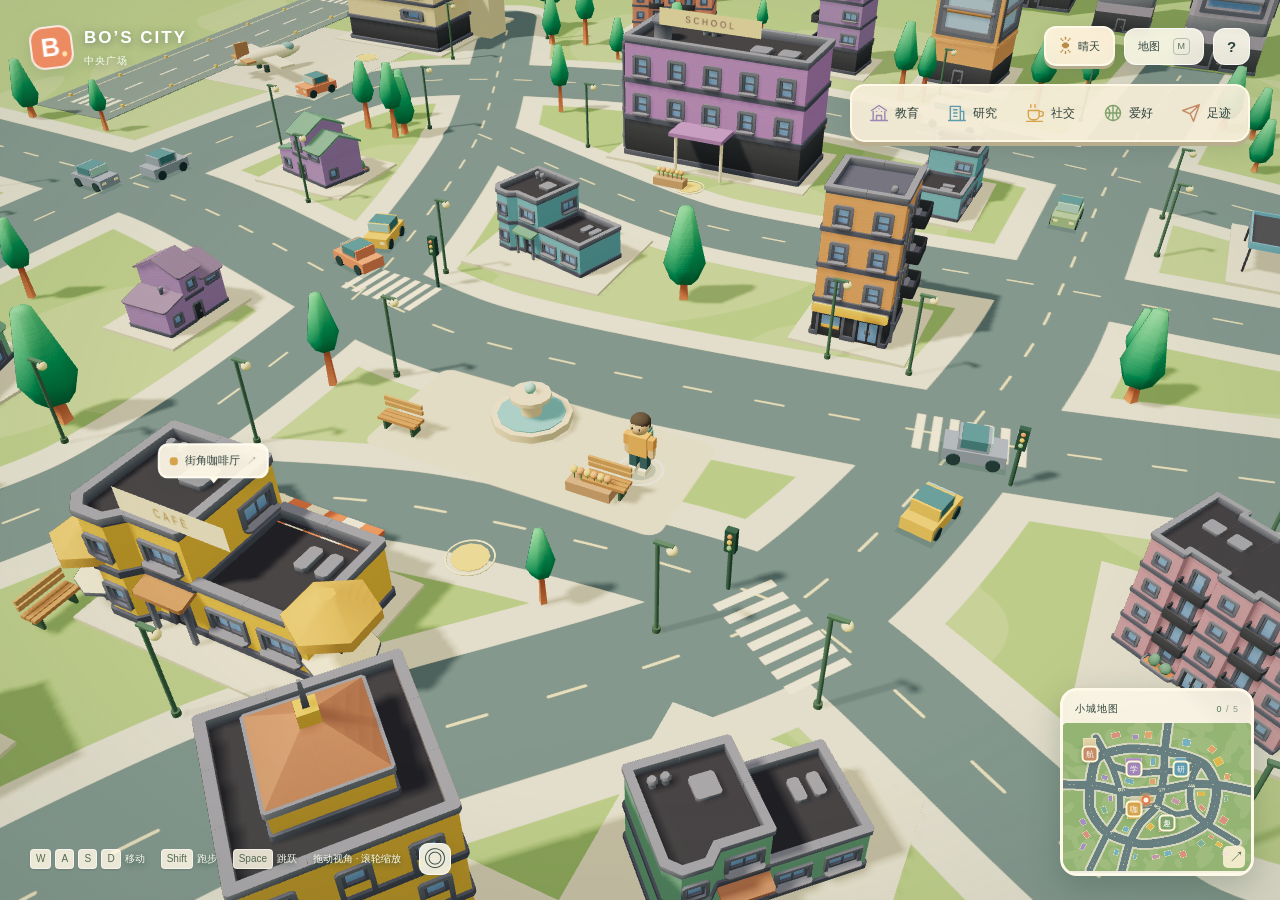
==== commit 4cf3a982: "Add airport and lazy-loaded 3D globe for life journeys, with empty initial places" ====
--- a/index.html
+++ b/index.html
@@ -1,8 +1,8 @@
 <!doctype html>
 <html lang="zh-CN">
 <head>
-<meta charset="utf-8"><meta name="viewport" content="width=device-width,initial-scale=1,viewport-fit=cover"><meta name="theme-color" content="#8fb6b3"><meta name="description" content="走进胡博的 3D 城市，自由漫游，在学校、研究所、咖啡厅和运动场发现他的故事。"><title>Bo’s City · 胡博的城市</title><link rel="icon" href="[data-uri]" type="image/svg+xml"><link rel="stylesheet" href="./city-assets/style.de73ce51af86.css">
-<link rel="preload" href="./city-assets/models.c070656b8720.pack" as="fetch" crossorigin="anonymous"><script>window.__CITY_PACK_URL="./city-assets/models.c070656b8720.pack";</script>
+<meta charset="utf-8"><meta name="viewport" content="width=device-width,initial-scale=1,viewport-fit=cover"><meta name="theme-color" content="#8fb6b3"><meta name="description" content="走进胡博的 3D 城市，自由漫游，在学校、研究所、咖啡厅和运动场发现他的故事。"><title>Bo’s City · 胡博的城市</title><link rel="icon" href="[data-uri]" type="image/svg+xml"><link rel="stylesheet" href="./city-assets/style.627791d86d3d.css">
+<link rel="preload" href="./city-assets/models.c070656b8720.pack" as="fetch" crossorigin="anonymous"><script>window.__CITY_PACK_URL="./city-assets/models.c070656b8720.pack";window.__CITY_AIRPORT_URL="./city-assets/airport.8a06b6fa2cf9.html";</script>
 <!-- Three.js: MIT. Kenney models: CC0. Full notices: city-assets/LICENSES.txt -->
 </head>
 <body>
@@ -20,10 +20,11 @@
 <header class="game-header"><button id="home" class="brand" aria-label="回到中央广场"><span class="brand-mark">B<span>•</span></span><span>BO’S CITY<small id="location-name">中央广场</small></span></button><div class="game-actions"><button id="weather-button" aria-label="小城天气" aria-haspopup="dialog"><span class="weather-icon" aria-hidden="true">☀</span><span class="weather-label">晴天</span></button><button id="map-button" aria-label="打开城市地图">地图 <kbd>M</kbd></button><button id="help-button" aria-label="操作指南">?</button></div></header>
 <nav id="quick-nav" aria-label="快速浏览个人内容"></nav>
 <div class="game-bottom"><div class="controls-hint"><span><kbd>W</kbd><kbd>A</kbd><kbd>S</kbd><kbd>D</kbd> 移动</span><span><kbd>Shift</kbd> 跑步</span><span><kbd>Space</kbd> 跳跃</span><span>拖动视角 · 滚轮缩放</span></div><button class="camera-reset" id="reset-camera" aria-label="镜头回到人物">◎</button></div>
-<div class="minimap-shell" id="minimap-shell"><div class="minimap-heading"><span>小城地图</span><small><b id="explored-count">0</b> / 4</small></div><div id="minimap" aria-label="城市小地图"><canvas id="map-canvas" width="480" height="400"></canvas><div id="map-pins"></div><span id="player-pin"></span></div><button class="map-expand" id="expand-map" aria-label="展开地图">↗</button></div>
+<div class="minimap-shell" id="minimap-shell"><div class="minimap-heading"><span>小城地图</span><small><b id="explored-count">0</b> / <span id="destination-count">5</span></small></div><div id="minimap" aria-label="城市小地图"><canvas id="map-canvas" width="480" height="400"></canvas><div id="map-pins"></div><span id="player-pin"></span></div><button class="map-expand" id="expand-map" aria-label="展开地图">↗</button></div>
 <aside id="map-menu" hidden aria-label="城市目的地"><div class="map-menu-top"><span>直接查看 · 或走过去</span><button id="close-map" aria-label="关闭地图">×</button></div><nav id="places" aria-label="目的地"></nav><button id="about-button" class="map-about">关于胡博 <span>↗</span></button></aside>
 </div>
 <dialog id="details" aria-labelledby="panel-title"><div class="panel-top"><span id="panel-eyebrow"></span><button id="close-panel" aria-label="关闭详情">×</button></div><nav id="panel-nav" aria-label="切换个人内容" hidden></nav><div id="panel-content"></div><div class="panel-footer"><button id="credits-button">小城手记</button><button id="back-to-town">回到小城 <span aria-hidden="true">↗</span></button></div></dialog>
+<dialog id="airport-dialog" aria-label="远行机场 · 人生足迹"><button id="close-airport" aria-label="关闭地球，回到小城">回到小城 ↗</button><div id="airport-mount"></div></dialog>
 <noscript><div class="no-js">请开启 JavaScript 来探索城市，或访问 <a href="https://stackerbo.github.io/classic.html">胡博的文字主页</a>。</div></noscript>
-<script type="module" src="./city-assets/runtime.64c02d6994f2.js"></script>
+<script type="module" src="./city-assets/runtime.739d8e3e1786.js"></script>
 </body></html>
--- a/city-assets/style.627791d86d3d.css
+++ b/city-assets/style.627791d86d3d.css
@@ -0,0 +1,49 @@
+
+:root{--paper:#f6f4ec;--ink:#2e423c;--muted:#7d8980;--accent:#ed775c;--line:#e0e3d7;font-family:Arial,"PingFang SC","Microsoft YaHei",sans-serif;color:var(--ink);background:#a5c6c3;font-synthesis:none}
+*{box-sizing:border-box}[hidden]{display:none!important}body{margin:0;overflow:hidden}button,a{-webkit-tap-highlight-color:transparent}button{font:inherit;cursor:pointer;color:inherit;border:0;background:none;touch-action:manipulation}a{color:inherit}button:focus-visible,a:focus-visible{outline:3px solid #ffd48a;outline-offset:4px}button:hover{filter:brightness(1.07)}svg{display:block}#app{height:100dvh;position:relative;overflow:hidden}#world{position:absolute;inset:0}#scene{width:100%;height:100%;display:block;outline:none;touch-action:none;cursor:grab}#scene:active{cursor:grabbing}.vignette{position:absolute;inset:0;background:radial-gradient(ellipse at center,transparent 55%,#24423b18 100%);pointer-events:none}.game-header{position:absolute;top:26px;left:30px;right:30px;display:flex;justify-content:space-between;align-items:flex-start;pointer-events:none;z-index:5}.game-header>*{pointer-events:auto}.brand{display:flex;align-items:center;gap:11px;color:white;text-shadow:0 2px 8px #233d4480;text-align:left;letter-spacing:2px;font-size:17px;font-weight:800;padding:0}.brand-mark{height:43px;width:43px;display:grid;place-content:center;font-size:26px;font-weight:900;background:#ec8b61;border:2px solid #ffffffd0;border-radius:14px;box-shadow:0 5px 15px #36574a25;text-shadow:none;transform:rotate(-7deg);position:relative}.brand-mark>span{position:absolute;font-size:18px;right:2px;bottom:1px;color:#ffe1aa}.brand small{display:block;font-size:10px;letter-spacing:1px;font-weight:400;margin-top:6px;color:#f6fff0}.game-actions{display:flex;align-items:center;gap:9px}.game-actions button,.camera-reset{display:flex;align-items:center;justify-content:center;gap:13px;background:#faf8e9e8;border:1px solid #ffffffbc;box-shadow:0 5px 16px #2e4a4b22;border-radius:12px;font-size:11px;height:37px;padding:0 13px;backdrop-filter:blur(8px)}.game-actions button:last-child{width:37px;font-weight:bold;font-size:15px;padding:0}.sun-icon{color:#fff0b5;font-size:27px;text-shadow:0 0 15px #ffc46a80;margin-right:8px}kbd{display:inline-block;border:1px solid #ffffff88;min-width:19px;text-align:center;padding:4px 5px;border-radius:4px;font:10px Arial;line-height:1;background:#fff8e6d9;color:#526954;text-shadow:none}.game-actions kbd{font-size:9px;border-color:#b6bfaa;padding:3px 4px;min-width:17px;background:none}.game-bottom{position:absolute;left:30px;bottom:25px;display:flex;gap:18px;align-items:center;pointer-events:none}.game-bottom>*{pointer-events:auto}.controls-hint{display:flex;gap:16px;align-items:center;color:#fffdf0;text-shadow:0 2px 5px #244539c0;font-size:10px}.controls-hint>span{display:flex;align-items:center;gap:4px}.controls-hint kbd{box-shadow:0 1px 2px #0002}.camera-reset{height:32px;width:32px;font-size:22px;padding:0;border-radius:9px}.minimap-shell{position:absolute;bottom:24px;right:26px;width:194px;height:188px;background:#faf5e6ec;border:3px solid #fff9e9;border-radius:17px;box-shadow:0 10px 30px #24473440;overflow:hidden;z-index:4;backdrop-filter:blur(8px)}.minimap-heading{display:flex;justify-content:space-between;align-items:center;padding:11px 12px 7px;font-size:10px;letter-spacing:1px}.minimap-heading small{font-size:9px;color:#8b9c82;letter-spacing:1px}.minimap-heading b{color:#52775c;font-weight:500}#minimap{position:relative;width:100%;height:148px;overflow:hidden;background:#a3bc82;border-radius:4px}#map-canvas{width:100%;height:100%;display:block;opacity:.92}.map-pin{position:absolute;left:0;top:0;width:17px;height:17px;padding:0;border:2px solid #fff7da;background:var(--color);color:white;border-radius:5px;box-shadow:0 1px 5px #29442c50;transform:translate(-50%,-50%);font-size:8px;font-weight:bold}.map-pin:hover{scale:1.3}.map-pin.visited:after{content:"";position:absolute;right:-4px;top:-4px;width:5px;height:5px;background:#fbe8a6;border:1px solid #749f6e;border-radius:50%}#player-pin{position:absolute;width:9px;height:9px;border-radius:50%;background:#fff8e7;border:2px solid #e5754d;box-shadow:0 0 0 3px #f1ad6670;transform:translate(-50%,-50%);pointer-events:none}.map-expand{position:absolute;right:6px;bottom:5px;font-size:15px;color:#54745b;background:#fff4d9d9;height:22px;width:22px;border-radius:5px}#map-menu{position:absolute;bottom:225px;right:26px;width:260px;padding:13px;background:#fff9eaeF;border:2px solid #fffaed;border-radius:16px;z-index:6;box-shadow:0 9px 30px #35543b30;backdrop-filter:blur(12px)}.map-menu-top{display:flex;align-items:center;justify-content:space-between;font-size:12px;padding:0 3px 10px}.map-menu-top button{font-size:24px;line-height:1}.place-button{display:flex;width:100%;gap:12px;align-items:center;text-align:left;padding:11px 8px;border-radius:9px}.place-button:hover,.place-button.active{background:#e8eedc}.place-icon{display:grid;place-items:center;width:34px;height:34px;border-radius:9px;background:var(--tint);color:var(--color)}.place-icon svg{width:23px;height:23px;stroke:currentColor;fill:none;stroke-width:1.6;stroke-linecap:round;stroke-linejoin:round}.place-button strong{font-size:12px;display:block;font-weight:500}.place-button small{display:block;font-size:9px;color:#92a086;margin-top:4px}.map-about{margin-top:9px;border-top:1px solid #dce3cc;padding:13px 8px 2px;font-size:11px;display:flex;justify-content:space-between;width:100%}.map-label{position:absolute;left:0;top:0;transform:translate(-50%,-100%);display:flex;align-items:center;gap:7px;background:#fff9e8ee;padding:8px 10px;border:2px solid #fffdf1;border-radius:10px;box-shadow:0 4px 14px #264b3d25;white-space:nowrap;font-size:11px;will-change:transform}.map-label:after{content:"";position:absolute;bottom:-7px;left:50%;border-width:6px 5px 0;border-style:solid;border-color:#fff9e8 transparent transparent;transform:translateX(-50%)}.label-dot{width:8px;height:8px;border-radius:3px;background:var(--color)}.label-arrow{font-size:10px;color:#98a28c}.travel-status{position:absolute;top:27px;left:50%;transform:translateX(-50%);border-radius:10px;background:#2e4c3fd9;border:1px solid #ffffff30;backdrop-filter:blur(8px);color:#fff8e1;padding:11px 17px;font-size:11px;letter-spacing:.4px;opacity:0;transition:opacity .25s;pointer-events:none;z-index:4}.travel-status.visible{opacity:1}.interact{position:absolute;bottom:75px;left:50%;transform:translateX(-50%);display:flex;align-items:center;gap:11px;background:#fff4ddeb;border:2px solid #fffaf1;box-shadow:0 6px 25px #29463440;padding:13px 18px;border-radius:13px;font-size:13px;z-index:5}.interact kbd{background:#46644b;color:#fff5d8;font-size:13px;padding:7px 9px;border:0;border-radius:6px}.interact>span:last-child{margin-left:8px}.interact-touch{display:none}.loading{position:absolute;inset:0;display:flex;justify-content:center;align-items:center;flex-direction:column;background:#dce7ce;z-index:10;gap:18px;transition:opacity .6s}.loading.ready{opacity:0;pointer-events:none}.loading strong{font-size:21px;letter-spacing:2px;font-weight:500}.loading>span{font-size:11px;color:#7d9179}.loading-city{display:flex;gap:5px;align-items:flex-end;height:75px;margin-bottom:10px}.loading-city i{width:25px;height:42px;background:#82aab1;border:3px solid #e2edde;border-radius:4px 4px 0 0;animation:float 1.4s ease-in-out infinite}.loading-city i:nth-child(2){height:60px;background:#b295bd;animation-delay:.2s}.loading-city i:nth-child(3){height:74px;background:#88acbd;animation-delay:.4s}.loading-city i:nth-child(4){height:45px;background:#e1b86e;animation-delay:.6s}.loading-city i:nth-child(5){height:56px;background:#d99878;animation-delay:.8s}.loader-track{height:3px;width:180px;background:#c3d1b8;border-radius:4px;overflow:hidden;margin-top:10px}.loader-track i{display:block;height:100%;background:#df9b6b;width:5%;transition:width .3s}@keyframes float{50%{transform:translateY(-6px)}}#joystick,.mobile-run{display:none}.fallback-link{padding:12px;border-radius:7px;background:#edf2e0;font-size:12px;text-decoration:none}
+dialog{position:fixed;inset:18px 18px 18px auto;width:460px;max-width:calc(100vw - 36px);height:calc(100dvh - 36px);max-height:none;margin:0;border:1px solid #e6e6da;border-radius:20px;padding:0;background:#fffdf6;color:var(--ink);box-shadow:-18px 0 80px #213e3425;overflow:hidden;flex-direction:column;opacity:0;transform:translateX(35px);transition:opacity .25s,transform .35s}dialog[open]{display:flex}dialog.visible{opacity:1;transform:translateX(0)}dialog::backdrop{background:#233f3225;backdrop-filter:blur(2px)}.panel-top{display:flex;align-items:center;justify-content:space-between;padding:24px 28px 14px;border-bottom:1px solid #efeee3;flex-shrink:0}.panel-top>span{font-size:9px;letter-spacing:2px;color:#95a18a}.panel-top button{height:30px;width:30px;background:#f1f2e8;border-radius:50%;font-size:23px;line-height:1}#panel-content{padding:30px 30px 22px;overflow:auto;overscroll-behavior:contain;flex:1}#panel-content h2{font-size:30px;letter-spacing:-.5px;margin:0 0 9px}#panel-content .subtitle{color:#9ba38f;letter-spacing:2px;font-size:10px;margin-bottom:23px}#panel-content .lead{font-size:13px;line-height:1.95;color:#7c887a;margin-bottom:28px}#panel-content h3{font-size:15px;margin:30px 0 16px}#panel-content h4{font-size:13px;margin:6px 0 10px;line-height:1.65}#panel-content p{font-size:12px;line-height:1.9;color:#748270}#panel-content .date{font-size:10px;color:#bb8a5d;letter-spacing:.7px}.entry{border-left:2px solid #e1e5d6;padding:0 0 25px 19px;position:relative}.entry:before{content:"";position:absolute;width:8px;height:8px;border-radius:50%;background:#9eb28c;left:-5px;top:1px;box-shadow:0 0 0 4px #fffdf6}.entry:last-child{padding-bottom:0}.entry .degree{font-size:12px;margin:8px 0;color:#657760}.entry .entry-note{font-size:11px;margin-top:8px}.award{padding:11px 0;border-bottom:1px solid #efeee3;display:flex;gap:16px;font-size:11px;line-height:1.7}.award span{color:#a5ac97;font-size:10px;min-width:35px}.publication{padding:18px 0;border-bottom:1px solid #e7eadd}.publication:first-of-type{padding-top:0}.publication a{font-size:13px;line-height:1.65;text-decoration:none;font-weight:600;display:block}.publication a:hover{text-decoration:underline;text-underline-offset:4px}.publication small{font-size:9px;color:#9ba58f;display:block;margin-top:9px}.publication p{margin-bottom:0;font-size:11px!important}.pills{display:flex;gap:6px;flex-wrap:wrap}.pills span{font-size:10px;padding:6px 9px;background:#eef1e5;border-radius:5px;color:#788c6d}.social-link{display:flex;align-items:center;justify-content:space-between;padding:18px 0;border-bottom:1px solid #e5e9dc;text-decoration:none;gap:16px}.social-link>span:first-child{display:grid;place-items:center;width:38px;height:38px;border:1px solid #dce3d1;border-radius:11px;font-size:13px;color:#708864}.social-link>div{flex:1}.social-link strong{font-size:13px;display:block}.social-link small{font-size:10px;display:block;color:#97a08e;margin-top:6px;overflow-wrap:anywhere}.social-link:hover strong{color:#e67c5d}.copy-email{margin-top:22px;padding:12px 15px;border:1px solid #dce3d1;border-radius:8px;font-size:11px;width:100%;display:flex;justify-content:space-between}.hobby{padding:19px 0;border-bottom:1px solid #e5e9dc}.hobby-icon{font-size:30px;color:#df9876;float:right;margin:0 0 10px 15px}.hobby h3{margin:0!important}.panel-footer{padding:18px 28px;display:flex;align-items:center;justify-content:space-between;border-top:1px solid #e7e9dc;flex-shrink:0;background:#f6f7ee}.panel-footer>span{font-size:9px;color:#9aa38d}.panel-footer button{font-size:11px}.panel-footer button span{margin-left:12px}.panel-links{font-size:11px;line-height:2.3}.panel-links a{text-underline-offset:4px}.help-row{display:flex;justify-content:space-between;padding:14px 0;border-bottom:1px solid #e5e9dc;font-size:12px}.help-row span:last-child{color:#8c9b81;font-size:11px}.no-js{position:fixed;inset:0;background:var(--paper);z-index:99;display:grid;place-content:center;padding:30px;line-height:2}#joystick{display:none}.fallback-link{padding:12px;background:#e3eadb;border-radius:7px;text-decoration:none;font-size:12px}
+
+.panel-footer>button:first-child{font-size:9px;color:#95a18a}dialog::backdrop{background:#233f321a;backdrop-filter:blur(1px)}
+@media(max-width:800px),(pointer:coarse){.game-header{top:18px;left:18px;right:18px}.brand{font-size:13px;letter-spacing:1px;gap:8px}.brand-mark{width:35px;height:35px;border-radius:11px;font-size:22px}.brand small{font-size:9px;margin-top:5px}.game-actions{gap:7px}.game-actions button{height:33px;font-size:10px;padding:0 10px}.game-actions button:last-child{height:33px;width:33px}.sun-icon{display:none}.game-actions kbd{display:none}.game-bottom{left:20px;bottom:20px}.controls-hint{display:none}.camera-reset{width:30px;height:30px}.minimap-shell{width:139px;height:139px;right:16px;bottom:18px;border-width:2px;border-radius:12px}.minimap-heading{padding:7px 8px 5px;font-size:9px}#minimap{height:108px}.map-pin{height:15px;width:15px;font-size:7px}.map-expand{height:20px;width:20px}.travel-status{top:76px;max-width:90%;font-size:10px;padding:9px 12px;white-space:nowrap}.map-label{font-size:9px;padding:6px 8px;border-radius:8px;gap:5px}.label-dot{width:6px;height:6px}.label-arrow{display:none}#joystick{display:block;position:absolute;bottom:70px;left:24px;width:104px;height:104px;border-radius:50%;border:2px solid #fff6de80;background:#49684d30;box-shadow:inset 0 0 20px #fff3da15;backdrop-filter:blur(2px);touch-action:none;z-index:4}#joystick-knob{position:absolute;top:32px;left:32px;width:36px;height:36px;border:2px solid #fff8e6c0;border-radius:50%;background:#fff3d794;box-shadow:0 3px 10px #34553c30;pointer-events:none}.mobile-run{display:block;position:absolute;bottom:189px;left:56px;height:36px;width:36px;border-radius:50%;background:#fff2d3a0;border:1px solid #fff8dcad;font-size:12px;z-index:4}.mobile-run[aria-pressed=true]{background:#eeb274;color:white}.interact{bottom:calc(240px + env(safe-area-inset-bottom));left:50%;right:auto;transform:translateX(-50%);width:max-content;max-width:calc(100% - 32px);min-height:52px;font-size:12px;padding:11px 14px;border-radius:13px;gap:12px}.interact-touch{display:block;flex-shrink:0;background:#46644b;color:#fff5d8;font-size:12px;font-weight:600;padding:9px 12px;border-radius:8px}.interact-arrow{display:none}.interact kbd{display:none}.interact>span:last-child{margin-left:0}#map-menu{bottom:171px;right:16px;width:233px}dialog{inset:auto 0 0;width:100%;max-width:none;height:78dvh;border-radius:22px 22px 0 0;transform:translateY(30px)}dialog.visible{transform:translateY(0)}.panel-top{padding:17px 23px 13px}#panel-content{padding:23px}#panel-content h2{font-size:27px}.panel-footer{padding:17px 23px}.loading strong{font-size:18px}}
+@media(max-height:500px) and (max-width:800px),(max-height:500px) and (pointer:coarse){.interact{bottom:calc(16px + env(safe-area-inset-bottom));max-width:44vw;font-size:11px;gap:8px;padding:8px 10px}.interact-touch{padding:8px}}
+@media(prefers-reduced-motion:reduce){*,*:before,*:after{animation:none!important;transition:none!important}}
+
+/* Landmark cards: the same warm, tactile palette as the playable city. */
+dialog{--district:#87a38b;--district-soft:#e3ebd6;--district-edge:#c2cfae;--district-deep:#496d56;inset:32px 28px 32px auto;width:480px;max-width:calc(100vw - 48px);height:calc(100dvh - 64px);max-height:820px;border:4px solid #fff8e4;border-radius:25px;outline:1px solid var(--district-edge);background:#f6edd8;box-shadow:0 7px 0 #baa783,0 20px 55px #29493640;transform:translateX(24px);transition:opacity .22s,transform .28s cubic-bezier(.2,.8,.2,1);font-family:"Trebuchet MS","PingFang SC","Microsoft YaHei",sans-serif}
+dialog[data-district=school]{--district:#a18ab8;--district-soft:#e9dfee;--district-edge:#cfc0d6;--district-deep:#6d577f}
+dialog[data-district=lab]{--district:#79aebe;--district-soft:#dcebee;--district-edge:#b5ced0;--district-deep:#3e7181}
+dialog[data-district=cafe]{--district:#d6ae62;--district-soft:#f2e3bf;--district-edge:#ddc79a;--district-deep:#87672e}
+dialog[data-district=park]{--district:#8eab75;--district-soft:#e2ebcf;--district-edge:#c0cea9;--district-deep:#53713f}
+dialog.visible{transform:translateX(0)}dialog::backdrop{background:#2c493720;backdrop-filter:none}
+.panel-top{padding:11px 16px 10px;border-bottom:2px solid var(--district-edge);background:var(--district-soft);gap:16px}.panel-top>span{display:flex;align-items:center;gap:8px;color:var(--district-deep);font-size:10px;font-weight:700;letter-spacing:1.6px}.panel-top>span:before{content:"✦";font-size:17px;color:var(--district-deep)}.panel-top button{width:40px;height:38px;flex-shrink:0;border:2px solid #fff9e9;border-radius:11px;background:#fff4da;box-shadow:0 3px 0 var(--district-edge);color:var(--district-deep);font-size:26px}.panel-top button:active,.panel-footer button:active{transform:translateY(2px);box-shadow:none}
+#panel-content{padding:12px 22px 23px;scrollbar-width:thin;scrollbar-color:var(--district) transparent}.panel-hero{display:flex;align-items:center;gap:16px;padding:2px 0 0}.panel-art{position:relative;width:112px;height:104px;flex-shrink:0}.panel-art:before{content:"";position:absolute;inset:10px 4px 1px;border-radius:50%;background:var(--district-soft)}.panel-art svg{position:relative;width:100%;height:100%}.panel-heading{min-width:0}.panel-kicker{display:inline-block;font-size:10px;font-weight:700;letter-spacing:1px;color:var(--district-deep);margin-bottom:7px}#panel-content h2{font-size:28px;line-height:1.2;letter-spacing:.2px;margin:0 0 8px;color:#384e43;font-weight:800}#panel-content .subtitle{font-size:9px;font-weight:700;letter-spacing:2px;color:var(--district-deep);margin:0}#panel-content .lead{font-size:12px;line-height:1.85;color:#6c745d;background:#fff6e0;border:1px dashed #d7c7a5;border-radius:13px;margin:15px 0 20px;padding:12px 14px}
+#panel-content h3{display:flex;align-items:center;gap:8px;font-size:14px;color:#465640;margin:24px 0 13px}#panel-content h3:before{content:"";display:block;width:7px;height:15px;flex-shrink:0;background:var(--district);border-radius:3px}#panel-content h4{font-size:15px;line-height:1.55;margin:10px 0 6px;color:#3e5147}#panel-content p{font-size:12px;line-height:1.9;color:#68755e;margin:8px 0 0}#panel-content .date{display:inline-block;color:var(--district-deep);background:var(--district-soft);border-radius:6px;padding:4px 7px;font-size:10px;font-weight:700;letter-spacing:.4px}
+.entry{border:2px solid #e2d5b7;border-left:5px solid var(--district);border-radius:12px;padding:14px 15px;margin-bottom:13px;background:#fff9e9;box-shadow:0 3px 0 #e8dcc0}.entry:before{display:none}.entry:last-child{padding-bottom:14px}.entry .degree{font-size:12px;font-weight:600;color:#5e725b;line-height:1.7;margin:4px 0}.entry .entry-note{font-size:11px;line-height:1.8;color:#7e8066;margin-top:9px}.pills{gap:6px;margin-top:12px}.pills span{background:var(--district-soft);color:var(--district-deep);border:1px solid var(--district-edge);border-radius:7px;padding:5px 8px;font-size:10px}.award{align-items:flex-start;padding:11px 12px;border:1px solid #e5d9bd;border-radius:9px;background:#fff7e4;margin-bottom:7px;gap:12px;font-size:11px;color:#617056;line-height:1.8}.award span{color:var(--district-deep);font-weight:700;background:var(--district-soft);border-radius:5px;padding:2px 5px;font-size:10px;min-width:40px;text-align:center}
+.publication{border:2px solid #dfd3b6;border-radius:12px;padding:15px!important;margin-bottom:12px;background:#fff9e8;box-shadow:0 3px 0 #e7dbbe}.publication a{font-size:13px;line-height:1.65;color:var(--district-deep)}.publication small{font-size:10px;color:#81866d;line-height:1.7;margin-top:8px}.publication p{font-size:11px!important}.social-link{padding:12px;border:2px solid var(--district-edge);border-radius:13px;background:#fff8e5;box-shadow:0 3px 0 #e5d5b3;margin-bottom:11px;gap:12px;min-height:67px;transition:transform .15s,background .15s}.social-link:hover{background:#fffcef;transform:translateY(-2px)}.social-link>span:first-child{width:38px;height:38px;background:var(--district-soft);border:1px solid var(--district-edge);border-radius:10px;color:var(--district-deep);font-size:17px;font-weight:700;flex-shrink:0}.social-link>span:last-child{color:var(--district-deep);font-size:18px}.social-link strong{font-size:13px;color:#4d6047}.social-link small{font-size:11px;color:#87916d;margin-top:5px}.social-link:hover strong{color:var(--district-deep)}.copy-email{background:var(--district-soft);border:2px dashed var(--district-edge);color:var(--district-deep);font-size:12px;font-weight:600;min-height:44px;border-radius:10px;margin-top:16px}
+.hobby{background:#fff8e5;border:2px solid #e1d5b6;border-radius:13px;padding:16px;margin-bottom:13px;box-shadow:0 3px 0 #e5d8b9;overflow:auto}.hobby h3{padding:2px 0 9px}.hobby-icon{height:48px;width:48px;display:grid;place-items:center;background:var(--district-soft);color:var(--district-deep);border:2px solid var(--district-edge);border-radius:13px;font-size:26px;margin:0 0 12px 12px}.hobby .date{font-size:9px!important}.help-row{gap:14px;border-bottom:1px dashed #d9cfb3;padding:13px 2px;font-size:12px;line-height:1.6}.help-row span:first-child{flex-shrink:0;font-weight:600}.help-row span:last-child{text-align:right;color:#7b886d}.panel-links{line-height:2.4;color:var(--district-deep)}
+.panel-footer{background:var(--district-soft);padding:13px 18px;border-top:2px solid var(--district-edge);gap:14px}.panel-footer button{border-radius:10px;border:2px solid #fff7e0;box-shadow:0 3px 0 var(--district-edge);height:40px;padding:0 14px;font-size:12px;font-weight:700;background:#fff4d9;color:var(--district-deep)}.panel-footer>button:first-child{font-size:11px;color:var(--district-deep)}.panel-footer #back-to-town{background:var(--district-deep);color:#fff8df;border-color:var(--district-deep);box-shadow:0 3px 0 #42523e40}.panel-footer button span{margin-left:16px}
+@media(max-width:800px),(pointer:coarse){dialog{inset:auto 12px calc(12px + env(safe-area-inset-bottom));width:calc(100% - 24px);max-width:520px;height:82dvh;max-height:calc(100dvh - 36px);border-width:3px;border-radius:23px;transform:translateY(24px)}dialog.visible{transform:translateY(0)}.panel-top{padding:9px 12px}.panel-top button{width:44px;height:42px}.panel-top>span{font-size:9px;letter-spacing:1.3px}#panel-content{padding:10px 16px 20px}.panel-hero{gap:12px}.panel-art{width:86px;height:88px}#panel-content h2{font-size:24px;letter-spacing:0}.panel-kicker{font-size:10px;margin-bottom:6px}#panel-content .subtitle{font-size:8px;letter-spacing:1.4px}#panel-content .lead{margin:12px 0 17px;font-size:12px}.entry{padding:13px 12px}.panel-footer{padding:12px 14px}.panel-footer button{height:44px;padding:0 12px}.social-link{min-height:66px}.publication a{overflow-wrap:anywhere}}
+@media(prefers-reduced-motion:reduce){dialog,.social-link{transition:none}}
+
+/* A small weather station, made from the same paper-and-wood game UI. */
+#quick-nav{position:absolute;right:30px;top:84px;z-index:5;display:flex;gap:6px;padding:6px;border:2px solid #fff8e6;border-radius:15px;background:#f6edd8ee;box-shadow:0 4px 0 #b8ad8d,0 8px 20px #29493620}
+#quick-nav button,#panel-nav button{display:flex;align-items:center;justify-content:center;gap:6px;min-height:42px;min-width:68px;padding:0 10px;border:1px solid transparent;border-radius:9px;font-size:12px;font-weight:700}
+#quick-nav svg,#panel-nav svg{width:20px;height:20px;stroke:var(--color);fill:none;stroke-width:1.7;stroke-linecap:round;stroke-linejoin:round}
+#quick-nav button:hover,#panel-nav button:hover,#quick-nav button[aria-pressed=true],#panel-nav button[aria-pressed=true]{background:var(--tint);border-color:var(--color)}
+#panel-nav{display:flex;flex-shrink:0;gap:4px;padding:8px 16px;border-bottom:1px solid var(--district-edge);background:#fff5df}
+#panel-nav button{flex:1;min-width:0;padding:0 5px}
+body:has(#details[open]) #quick-nav{visibility:hidden}
+body:has(#airport-dialog[open]) #quick-nav{visibility:hidden}
+#airport-dialog{inset:18px;width:calc(100vw - 36px);height:calc(100dvh - 36px);max-width:none;max-height:none;background:#f1ead7;border:3px solid #fff6e2;border-radius:24px;opacity:1;transform:none;box-shadow:0 7px 0 #b9a985,0 20px 60px #29493640;transition:none;outline:1px solid #c7c7ad}
+#airport-dialog::backdrop{background:#2d4e4555}#airport-mount{width:100%;height:100%;min-height:0}#airport-frame{display:block;border:0;width:100%;height:100%;background:#f1ead7}#close-airport{position:absolute;right:25px;top:24px;z-index:5;min-height:44px;padding:0 16px;background:#fff5df;border:2px solid #fffaf0;border-radius:12px;box-shadow:0 3px 0 #c5b693;font-size:12px;font-weight:700;color:#71816a}
+@media(max-width:800px),(pointer:coarse){#quick-nav button{gap:4px}#panel-nav{gap:2px;padding-left:8px;padding-right:8px}#panel-nav button{gap:4px;padding:0 2px}#panel-nav svg{width:17px;height:17px}#airport-dialog{inset:8px;width:calc(100vw - 16px);height:calc(100dvh - 16px);max-width:none;max-height:none;border-radius:20px}#close-airport{top:15px;right:14px;font-size:10px;min-height:40px;padding:0 10px}}
+.place-row{display:flex;align-items:center;gap:4px}.place-row .place-button{flex:1;min-width:0;gap:8px}.walk-to-place{flex-shrink:0;min-height:44px;padding:0 8px;font-size:10px;color:#788568;border:1px solid #dce3cc;border-radius:8px;background:#f1eedc}.walk-to-place:hover{background:#e5ebd7}
+@media(max-width:800px),(pointer:coarse){#quick-nav{top:77px;left:18px;right:18px;padding:4px;gap:4px;border-radius:13px}#quick-nav button{flex:1;min-width:0;min-height:44px;padding:0 4px;font-size:11px}#quick-nav svg{width:18px;height:18px}.travel-status{top:139px}#panel-nav{padding:6px 12px}#panel-nav button{min-height:44px;font-size:11px}.place-row .place-icon{width:29px;height:32px;flex-shrink:0}.place-row .place-button{padding:10px 4px}.walk-to-place{padding:0 6px}}
+@media(max-height:500px) and (max-width:800px),(max-height:500px) and (pointer:coarse){#quick-nav{left:auto;width:300px;top:68px}.travel-status{top:18px}}
+.game-actions #weather-button{gap:7px;min-height:40px;background:#fff3dceF;border:2px solid #fff9e9;box-shadow:0 3px 0 #b4ad8d,0 5px 16px #2e4a4b22}
+.weather-icon{font-size:23px;line-height:1;color:#b88a47}.weather-label{font-size:11px;font-weight:700}.is-preview .weather-icon{color:#688d9d}
+dialog[data-district=weather]{--district:#9eb9c1;--district-soft:#e3ebdf;--district-edge:#c1cdb6;--district-deep:#55766b}
+.weather-report{border:2px solid #dacba9;border-radius:16px;padding:19px;background:#fff7e2;box-shadow:0 4px 0 #e6d8b8;display:grid;gap:10px}.weather-report>span{font-size:9px;letter-spacing:2px;color:#a08f68;font-weight:700}.weather-report strong{font-size:21px;line-height:1.5;color:#526e5a;overflow-wrap:anywhere}.weather-report small{font-size:10px;color:#8b9379}
+.weather-choices{display:grid;grid-template-columns:repeat(5,1fr);gap:8px}.weather-choices button{display:flex;flex-direction:column;align-items:center;justify-content:center;gap:10px;padding:16px 0;border:2px solid #e0d2b2;background:#fff7e4;border-radius:12px;box-shadow:0 3px 0 #e4d8bc;min-height:86px}.weather-choices button>span{font-size:27px;line-height:1;color:#b39564}.weather-choices strong{font-size:11px;font-weight:600}.weather-choices button[aria-pressed=true]{border-color:#89a387;background:#e4ecd4;box-shadow:0 3px 0 #aabb96}.weather-choices button:active{transform:translateY(2px)}
+#panel-content .weather-preview-note{font-size:10px;color:#8a927a;margin-top:16px;line-height:1.8}#restore-weather{margin-top:16px;min-height:44px;width:100%;border:2px solid var(--district-edge);border-radius:10px;background:var(--district-soft);font-size:12px;font-weight:700;color:var(--district-deep)}
+@media(max-width:800px),(pointer:coarse){.game-actions #weather-button{min-width:44px;min-height:44px;padding:0 8px}.weather-label{display:none}.game-actions #weather-button.is-preview:after{content:"";height:5px;width:5px;background:#78949e;border-radius:50%;position:absolute;top:5px;right:5px}#weather-button{position:relative}.weather-choices{gap:5px}.weather-choices button{min-height:79px;border-radius:10px}.weather-choices button>span{font-size:24px}.weather-report strong{font-size:19px}}
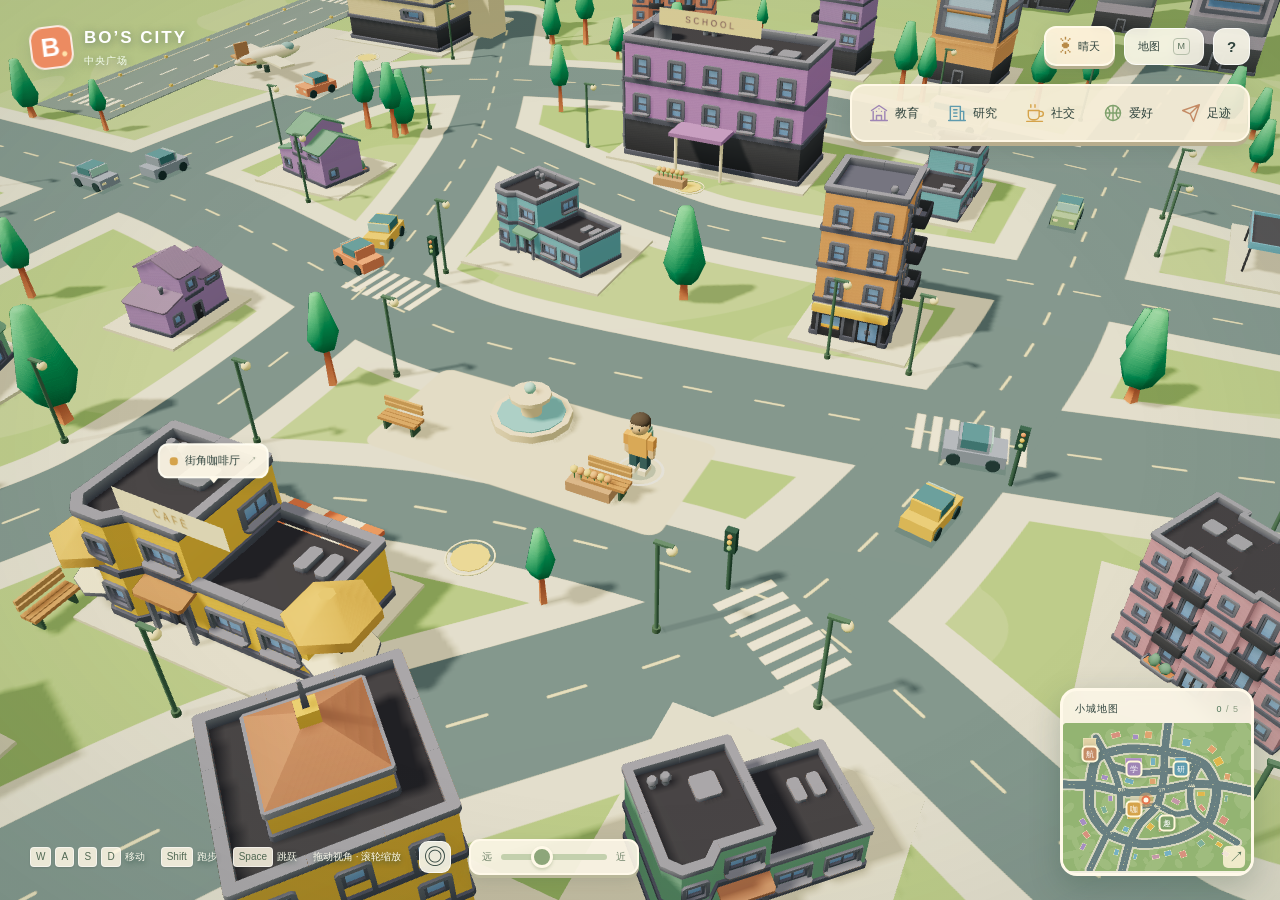
==== commit 36ed0f3d: "Add responsive main-city camera zoom slider" ====
--- a/index.html
+++ b/index.html
@@ -1,7 +1,7 @@
 <!doctype html>
 <html lang="zh-CN">
 <head>
-<meta charset="utf-8"><meta name="viewport" content="width=device-width,initial-scale=1,viewport-fit=cover"><meta name="theme-color" content="#8fb6b3"><meta name="description" content="走进胡博的 3D 城市，自由漫游，在学校、研究所、咖啡厅和运动场发现他的故事。"><title>Bo’s City · 胡博的城市</title><link rel="icon" href="[data-uri]" type="image/svg+xml"><link rel="stylesheet" href="./city-assets/style.627791d86d3d.css">
+<meta charset="utf-8"><meta name="viewport" content="width=device-width,initial-scale=1,viewport-fit=cover"><meta name="theme-color" content="#8fb6b3"><meta name="description" content="走进胡博的 3D 城市，自由漫游，在学校、研究所、咖啡厅和运动场发现他的故事。"><title>Bo’s City · 胡博的城市</title><link rel="icon" href="[data-uri]" type="image/svg+xml"><link rel="stylesheet" href="./city-assets/style.f6d236c05d1a.css">
 <link rel="preload" href="./city-assets/models.c070656b8720.pack" as="fetch" crossorigin="anonymous"><script>window.__CITY_PACK_URL="./city-assets/models.c070656b8720.pack";window.__CITY_AIRPORT_URL="./city-assets/airport.8a06b6fa2cf9.html";</script>
 <!-- Three.js: MIT. Kenney models: CC0. Full notices: city-assets/LICENSES.txt -->
 </head>
@@ -19,12 +19,12 @@
 </main>
 <header class="game-header"><button id="home" class="brand" aria-label="回到中央广场"><span class="brand-mark">B<span>•</span></span><span>BO’S CITY<small id="location-name">中央广场</small></span></button><div class="game-actions"><button id="weather-button" aria-label="小城天气" aria-haspopup="dialog"><span class="weather-icon" aria-hidden="true">☀</span><span class="weather-label">晴天</span></button><button id="map-button" aria-label="打开城市地图">地图 <kbd>M</kbd></button><button id="help-button" aria-label="操作指南">?</button></div></header>
 <nav id="quick-nav" aria-label="快速浏览个人内容"></nav>
-<div class="game-bottom"><div class="controls-hint"><span><kbd>W</kbd><kbd>A</kbd><kbd>S</kbd><kbd>D</kbd> 移动</span><span><kbd>Shift</kbd> 跑步</span><span><kbd>Space</kbd> 跳跃</span><span>拖动视角 · 滚轮缩放</span></div><button class="camera-reset" id="reset-camera" aria-label="镜头回到人物">◎</button></div>
+<div class="game-bottom"><div class="controls-hint"><span><kbd>W</kbd><kbd>A</kbd><kbd>S</kbd><kbd>D</kbd> 移动</span><span><kbd>Shift</kbd> 跑步</span><span><kbd>Space</kbd> 跳跃</span><span>拖动视角 · 滚轮缩放</span></div><button class="camera-reset" id="reset-camera" aria-label="镜头回到人物">◎</button><label class="city-zoom" for="city-zoom"><span>远</span><input id="city-zoom" type="range" min="65" max="165" step="1" value="100" aria-label="城市视角缩放"><span>近</span></label></div>
 <div class="minimap-shell" id="minimap-shell"><div class="minimap-heading"><span>小城地图</span><small><b id="explored-count">0</b> / <span id="destination-count">5</span></small></div><div id="minimap" aria-label="城市小地图"><canvas id="map-canvas" width="480" height="400"></canvas><div id="map-pins"></div><span id="player-pin"></span></div><button class="map-expand" id="expand-map" aria-label="展开地图">↗</button></div>
 <aside id="map-menu" hidden aria-label="城市目的地"><div class="map-menu-top"><span>直接查看 · 或走过去</span><button id="close-map" aria-label="关闭地图">×</button></div><nav id="places" aria-label="目的地"></nav><button id="about-button" class="map-about">关于胡博 <span>↗</span></button></aside>
 </div>
 <dialog id="details" aria-labelledby="panel-title"><div class="panel-top"><span id="panel-eyebrow"></span><button id="close-panel" aria-label="关闭详情">×</button></div><nav id="panel-nav" aria-label="切换个人内容" hidden></nav><div id="panel-content"></div><div class="panel-footer"><button id="credits-button">小城手记</button><button id="back-to-town">回到小城 <span aria-hidden="true">↗</span></button></div></dialog>
 <dialog id="airport-dialog" aria-label="远行机场 · 人生足迹"><button id="close-airport" aria-label="关闭地球，回到小城">回到小城 ↗</button><div id="airport-mount"></div></dialog>
 <noscript><div class="no-js">请开启 JavaScript 来探索城市，或访问 <a href="https://stackerbo.github.io/classic.html">胡博的文字主页</a>。</div></noscript>
-<script type="module" src="./city-assets/runtime.739d8e3e1786.js"></script>
+<script type="module" src="./city-assets/runtime.53549efce67f.js"></script>
 </body></html>
--- a/city-assets/style.f6d236c05d1a.css
+++ b/city-assets/style.f6d236c05d1a.css
@@ -0,0 +1,51 @@
+
+:root{--paper:#f6f4ec;--ink:#2e423c;--muted:#7d8980;--accent:#ed775c;--line:#e0e3d7;font-family:Arial,"PingFang SC","Microsoft YaHei",sans-serif;color:var(--ink);background:#a5c6c3;font-synthesis:none}
+*{box-sizing:border-box}[hidden]{display:none!important}body{margin:0;overflow:hidden}button,a{-webkit-tap-highlight-color:transparent}button{font:inherit;cursor:pointer;color:inherit;border:0;background:none;touch-action:manipulation}a{color:inherit}button:focus-visible,a:focus-visible{outline:3px solid #ffd48a;outline-offset:4px}button:hover{filter:brightness(1.07)}svg{display:block}#app{height:100dvh;position:relative;overflow:hidden}#world{position:absolute;inset:0}#scene{width:100%;height:100%;display:block;outline:none;touch-action:none;cursor:grab}#scene:active{cursor:grabbing}.vignette{position:absolute;inset:0;background:radial-gradient(ellipse at center,transparent 55%,#24423b18 100%);pointer-events:none}.game-header{position:absolute;top:26px;left:30px;right:30px;display:flex;justify-content:space-between;align-items:flex-start;pointer-events:none;z-index:5}.game-header>*{pointer-events:auto}.brand{display:flex;align-items:center;gap:11px;color:white;text-shadow:0 2px 8px #233d4480;text-align:left;letter-spacing:2px;font-size:17px;font-weight:800;padding:0}.brand-mark{height:43px;width:43px;display:grid;place-content:center;font-size:26px;font-weight:900;background:#ec8b61;border:2px solid #ffffffd0;border-radius:14px;box-shadow:0 5px 15px #36574a25;text-shadow:none;transform:rotate(-7deg);position:relative}.brand-mark>span{position:absolute;font-size:18px;right:2px;bottom:1px;color:#ffe1aa}.brand small{display:block;font-size:10px;letter-spacing:1px;font-weight:400;margin-top:6px;color:#f6fff0}.game-actions{display:flex;align-items:center;gap:9px}.game-actions button,.camera-reset{display:flex;align-items:center;justify-content:center;gap:13px;background:#faf8e9e8;border:1px solid #ffffffbc;box-shadow:0 5px 16px #2e4a4b22;border-radius:12px;font-size:11px;height:37px;padding:0 13px;backdrop-filter:blur(8px)}.game-actions button:last-child{width:37px;font-weight:bold;font-size:15px;padding:0}.sun-icon{color:#fff0b5;font-size:27px;text-shadow:0 0 15px #ffc46a80;margin-right:8px}kbd{display:inline-block;border:1px solid #ffffff88;min-width:19px;text-align:center;padding:4px 5px;border-radius:4px;font:10px Arial;line-height:1;background:#fff8e6d9;color:#526954;text-shadow:none}.game-actions kbd{font-size:9px;border-color:#b6bfaa;padding:3px 4px;min-width:17px;background:none}.game-bottom{position:absolute;left:30px;bottom:25px;display:flex;gap:18px;align-items:center;pointer-events:none}.game-bottom>*{pointer-events:auto}.controls-hint{display:flex;gap:16px;align-items:center;color:#fffdf0;text-shadow:0 2px 5px #244539c0;font-size:10px}.controls-hint>span{display:flex;align-items:center;gap:4px}.controls-hint kbd{box-shadow:0 1px 2px #0002}.camera-reset{height:32px;width:32px;font-size:22px;padding:0;border-radius:9px}.minimap-shell{position:absolute;bottom:24px;right:26px;width:194px;height:188px;background:#faf5e6ec;border:3px solid #fff9e9;border-radius:17px;box-shadow:0 10px 30px #24473440;overflow:hidden;z-index:4;backdrop-filter:blur(8px)}.minimap-heading{display:flex;justify-content:space-between;align-items:center;padding:11px 12px 7px;font-size:10px;letter-spacing:1px}.minimap-heading small{font-size:9px;color:#8b9c82;letter-spacing:1px}.minimap-heading b{color:#52775c;font-weight:500}#minimap{position:relative;width:100%;height:148px;overflow:hidden;background:#a3bc82;border-radius:4px}#map-canvas{width:100%;height:100%;display:block;opacity:.92}.map-pin{position:absolute;left:0;top:0;width:17px;height:17px;padding:0;border:2px solid #fff7da;background:var(--color);color:white;border-radius:5px;box-shadow:0 1px 5px #29442c50;transform:translate(-50%,-50%);font-size:8px;font-weight:bold}.map-pin:hover{scale:1.3}.map-pin.visited:after{content:"";position:absolute;right:-4px;top:-4px;width:5px;height:5px;background:#fbe8a6;border:1px solid #749f6e;border-radius:50%}#player-pin{position:absolute;width:9px;height:9px;border-radius:50%;background:#fff8e7;border:2px solid #e5754d;box-shadow:0 0 0 3px #f1ad6670;transform:translate(-50%,-50%);pointer-events:none}.map-expand{position:absolute;right:6px;bottom:5px;font-size:15px;color:#54745b;background:#fff4d9d9;height:22px;width:22px;border-radius:5px}#map-menu{position:absolute;bottom:225px;right:26px;width:260px;padding:13px;background:#fff9eaeF;border:2px solid #fffaed;border-radius:16px;z-index:6;box-shadow:0 9px 30px #35543b30;backdrop-filter:blur(12px)}.map-menu-top{display:flex;align-items:center;justify-content:space-between;font-size:12px;padding:0 3px 10px}.map-menu-top button{font-size:24px;line-height:1}.place-button{display:flex;width:100%;gap:12px;align-items:center;text-align:left;padding:11px 8px;border-radius:9px}.place-button:hover,.place-button.active{background:#e8eedc}.place-icon{display:grid;place-items:center;width:34px;height:34px;border-radius:9px;background:var(--tint);color:var(--color)}.place-icon svg{width:23px;height:23px;stroke:currentColor;fill:none;stroke-width:1.6;stroke-linecap:round;stroke-linejoin:round}.place-button strong{font-size:12px;display:block;font-weight:500}.place-button small{display:block;font-size:9px;color:#92a086;margin-top:4px}.map-about{margin-top:9px;border-top:1px solid #dce3cc;padding:13px 8px 2px;font-size:11px;display:flex;justify-content:space-between;width:100%}.map-label{position:absolute;left:0;top:0;transform:translate(-50%,-100%);display:flex;align-items:center;gap:7px;background:#fff9e8ee;padding:8px 10px;border:2px solid #fffdf1;border-radius:10px;box-shadow:0 4px 14px #264b3d25;white-space:nowrap;font-size:11px;will-change:transform}.map-label:after{content:"";position:absolute;bottom:-7px;left:50%;border-width:6px 5px 0;border-style:solid;border-color:#fff9e8 transparent transparent;transform:translateX(-50%)}.label-dot{width:8px;height:8px;border-radius:3px;background:var(--color)}.label-arrow{font-size:10px;color:#98a28c}.travel-status{position:absolute;top:27px;left:50%;transform:translateX(-50%);border-radius:10px;background:#2e4c3fd9;border:1px solid #ffffff30;backdrop-filter:blur(8px);color:#fff8e1;padding:11px 17px;font-size:11px;letter-spacing:.4px;opacity:0;transition:opacity .25s;pointer-events:none;z-index:4}.travel-status.visible{opacity:1}.interact{position:absolute;bottom:75px;left:50%;transform:translateX(-50%);display:flex;align-items:center;gap:11px;background:#fff4ddeb;border:2px solid #fffaf1;box-shadow:0 6px 25px #29463440;padding:13px 18px;border-radius:13px;font-size:13px;z-index:5}.interact kbd{background:#46644b;color:#fff5d8;font-size:13px;padding:7px 9px;border:0;border-radius:6px}.interact>span:last-child{margin-left:8px}.interact-touch{display:none}.loading{position:absolute;inset:0;display:flex;justify-content:center;align-items:center;flex-direction:column;background:#dce7ce;z-index:10;gap:18px;transition:opacity .6s}.loading.ready{opacity:0;pointer-events:none}.loading strong{font-size:21px;letter-spacing:2px;font-weight:500}.loading>span{font-size:11px;color:#7d9179}.loading-city{display:flex;gap:5px;align-items:flex-end;height:75px;margin-bottom:10px}.loading-city i{width:25px;height:42px;background:#82aab1;border:3px solid #e2edde;border-radius:4px 4px 0 0;animation:float 1.4s ease-in-out infinite}.loading-city i:nth-child(2){height:60px;background:#b295bd;animation-delay:.2s}.loading-city i:nth-child(3){height:74px;background:#88acbd;animation-delay:.4s}.loading-city i:nth-child(4){height:45px;background:#e1b86e;animation-delay:.6s}.loading-city i:nth-child(5){height:56px;background:#d99878;animation-delay:.8s}.loader-track{height:3px;width:180px;background:#c3d1b8;border-radius:4px;overflow:hidden;margin-top:10px}.loader-track i{display:block;height:100%;background:#df9b6b;width:5%;transition:width .3s}@keyframes float{50%{transform:translateY(-6px)}}#joystick,.mobile-run{display:none}.fallback-link{padding:12px;border-radius:7px;background:#edf2e0;font-size:12px;text-decoration:none}
+dialog{position:fixed;inset:18px 18px 18px auto;width:460px;max-width:calc(100vw - 36px);height:calc(100dvh - 36px);max-height:none;margin:0;border:1px solid #e6e6da;border-radius:20px;padding:0;background:#fffdf6;color:var(--ink);box-shadow:-18px 0 80px #213e3425;overflow:hidden;flex-direction:column;opacity:0;transform:translateX(35px);transition:opacity .25s,transform .35s}dialog[open]{display:flex}dialog.visible{opacity:1;transform:translateX(0)}dialog::backdrop{background:#233f3225;backdrop-filter:blur(2px)}.panel-top{display:flex;align-items:center;justify-content:space-between;padding:24px 28px 14px;border-bottom:1px solid #efeee3;flex-shrink:0}.panel-top>span{font-size:9px;letter-spacing:2px;color:#95a18a}.panel-top button{height:30px;width:30px;background:#f1f2e8;border-radius:50%;font-size:23px;line-height:1}#panel-content{padding:30px 30px 22px;overflow:auto;overscroll-behavior:contain;flex:1}#panel-content h2{font-size:30px;letter-spacing:-.5px;margin:0 0 9px}#panel-content .subtitle{color:#9ba38f;letter-spacing:2px;font-size:10px;margin-bottom:23px}#panel-content .lead{font-size:13px;line-height:1.95;color:#7c887a;margin-bottom:28px}#panel-content h3{font-size:15px;margin:30px 0 16px}#panel-content h4{font-size:13px;margin:6px 0 10px;line-height:1.65}#panel-content p{font-size:12px;line-height:1.9;color:#748270}#panel-content .date{font-size:10px;color:#bb8a5d;letter-spacing:.7px}.entry{border-left:2px solid #e1e5d6;padding:0 0 25px 19px;position:relative}.entry:before{content:"";position:absolute;width:8px;height:8px;border-radius:50%;background:#9eb28c;left:-5px;top:1px;box-shadow:0 0 0 4px #fffdf6}.entry:last-child{padding-bottom:0}.entry .degree{font-size:12px;margin:8px 0;color:#657760}.entry .entry-note{font-size:11px;margin-top:8px}.award{padding:11px 0;border-bottom:1px solid #efeee3;display:flex;gap:16px;font-size:11px;line-height:1.7}.award span{color:#a5ac97;font-size:10px;min-width:35px}.publication{padding:18px 0;border-bottom:1px solid #e7eadd}.publication:first-of-type{padding-top:0}.publication a{font-size:13px;line-height:1.65;text-decoration:none;font-weight:600;display:block}.publication a:hover{text-decoration:underline;text-underline-offset:4px}.publication small{font-size:9px;color:#9ba58f;display:block;margin-top:9px}.publication p{margin-bottom:0;font-size:11px!important}.pills{display:flex;gap:6px;flex-wrap:wrap}.pills span{font-size:10px;padding:6px 9px;background:#eef1e5;border-radius:5px;color:#788c6d}.social-link{display:flex;align-items:center;justify-content:space-between;padding:18px 0;border-bottom:1px solid #e5e9dc;text-decoration:none;gap:16px}.social-link>span:first-child{display:grid;place-items:center;width:38px;height:38px;border:1px solid #dce3d1;border-radius:11px;font-size:13px;color:#708864}.social-link>div{flex:1}.social-link strong{font-size:13px;display:block}.social-link small{font-size:10px;display:block;color:#97a08e;margin-top:6px;overflow-wrap:anywhere}.social-link:hover strong{color:#e67c5d}.copy-email{margin-top:22px;padding:12px 15px;border:1px solid #dce3d1;border-radius:8px;font-size:11px;width:100%;display:flex;justify-content:space-between}.hobby{padding:19px 0;border-bottom:1px solid #e5e9dc}.hobby-icon{font-size:30px;color:#df9876;float:right;margin:0 0 10px 15px}.hobby h3{margin:0!important}.panel-footer{padding:18px 28px;display:flex;align-items:center;justify-content:space-between;border-top:1px solid #e7e9dc;flex-shrink:0;background:#f6f7ee}.panel-footer>span{font-size:9px;color:#9aa38d}.panel-footer button{font-size:11px}.panel-footer button span{margin-left:12px}.panel-links{font-size:11px;line-height:2.3}.panel-links a{text-underline-offset:4px}.help-row{display:flex;justify-content:space-between;padding:14px 0;border-bottom:1px solid #e5e9dc;font-size:12px}.help-row span:last-child{color:#8c9b81;font-size:11px}.no-js{position:fixed;inset:0;background:var(--paper);z-index:99;display:grid;place-content:center;padding:30px;line-height:2}#joystick{display:none}.fallback-link{padding:12px;background:#e3eadb;border-radius:7px;text-decoration:none;font-size:12px}
+
+.panel-footer>button:first-child{font-size:9px;color:#95a18a}dialog::backdrop{background:#233f321a;backdrop-filter:blur(1px)}
+@media(max-width:800px),(pointer:coarse){.game-header{top:18px;left:18px;right:18px}.brand{font-size:13px;letter-spacing:1px;gap:8px}.brand-mark{width:35px;height:35px;border-radius:11px;font-size:22px}.brand small{font-size:9px;margin-top:5px}.game-actions{gap:7px}.game-actions button{height:33px;font-size:10px;padding:0 10px}.game-actions button:last-child{height:33px;width:33px}.sun-icon{display:none}.game-actions kbd{display:none}.game-bottom{left:20px;bottom:20px}.controls-hint{display:none}.camera-reset{width:30px;height:30px}.minimap-shell{width:139px;height:139px;right:16px;bottom:18px;border-width:2px;border-radius:12px}.minimap-heading{padding:7px 8px 5px;font-size:9px}#minimap{height:108px}.map-pin{height:15px;width:15px;font-size:7px}.map-expand{height:20px;width:20px}.travel-status{top:76px;max-width:90%;font-size:10px;padding:9px 12px;white-space:nowrap}.map-label{font-size:9px;padding:6px 8px;border-radius:8px;gap:5px}.label-dot{width:6px;height:6px}.label-arrow{display:none}#joystick{display:block;position:absolute;bottom:70px;left:24px;width:104px;height:104px;border-radius:50%;border:2px solid #fff6de80;background:#49684d30;box-shadow:inset 0 0 20px #fff3da15;backdrop-filter:blur(2px);touch-action:none;z-index:4}#joystick-knob{position:absolute;top:32px;left:32px;width:36px;height:36px;border:2px solid #fff8e6c0;border-radius:50%;background:#fff3d794;box-shadow:0 3px 10px #34553c30;pointer-events:none}.mobile-run{display:block;position:absolute;bottom:189px;left:56px;height:36px;width:36px;border-radius:50%;background:#fff2d3a0;border:1px solid #fff8dcad;font-size:12px;z-index:4}.mobile-run[aria-pressed=true]{background:#eeb274;color:white}.interact{bottom:calc(240px + env(safe-area-inset-bottom));left:50%;right:auto;transform:translateX(-50%);width:max-content;max-width:calc(100% - 32px);min-height:52px;font-size:12px;padding:11px 14px;border-radius:13px;gap:12px}.interact-touch{display:block;flex-shrink:0;background:#46644b;color:#fff5d8;font-size:12px;font-weight:600;padding:9px 12px;border-radius:8px}.interact-arrow{display:none}.interact kbd{display:none}.interact>span:last-child{margin-left:0}#map-menu{bottom:171px;right:16px;width:233px}dialog{inset:auto 0 0;width:100%;max-width:none;height:78dvh;border-radius:22px 22px 0 0;transform:translateY(30px)}dialog.visible{transform:translateY(0)}.panel-top{padding:17px 23px 13px}#panel-content{padding:23px}#panel-content h2{font-size:27px}.panel-footer{padding:17px 23px}.loading strong{font-size:18px}}
+@media(max-height:500px) and (max-width:800px),(max-height:500px) and (pointer:coarse){.interact{bottom:calc(16px + env(safe-area-inset-bottom));max-width:44vw;font-size:11px;gap:8px;padding:8px 10px}.interact-touch{padding:8px}}
+@media(prefers-reduced-motion:reduce){*,*:before,*:after{animation:none!important;transition:none!important}}
+
+/* Landmark cards: the same warm, tactile palette as the playable city. */
+dialog{--district:#87a38b;--district-soft:#e3ebd6;--district-edge:#c2cfae;--district-deep:#496d56;inset:32px 28px 32px auto;width:480px;max-width:calc(100vw - 48px);height:calc(100dvh - 64px);max-height:820px;border:4px solid #fff8e4;border-radius:25px;outline:1px solid var(--district-edge);background:#f6edd8;box-shadow:0 7px 0 #baa783,0 20px 55px #29493640;transform:translateX(24px);transition:opacity .22s,transform .28s cubic-bezier(.2,.8,.2,1);font-family:"Trebuchet MS","PingFang SC","Microsoft YaHei",sans-serif}
+dialog[data-district=school]{--district:#a18ab8;--district-soft:#e9dfee;--district-edge:#cfc0d6;--district-deep:#6d577f}
+dialog[data-district=lab]{--district:#79aebe;--district-soft:#dcebee;--district-edge:#b5ced0;--district-deep:#3e7181}
+dialog[data-district=cafe]{--district:#d6ae62;--district-soft:#f2e3bf;--district-edge:#ddc79a;--district-deep:#87672e}
+dialog[data-district=park]{--district:#8eab75;--district-soft:#e2ebcf;--district-edge:#c0cea9;--district-deep:#53713f}
+dialog.visible{transform:translateX(0)}dialog::backdrop{background:#2c493720;backdrop-filter:none}
+.panel-top{padding:11px 16px 10px;border-bottom:2px solid var(--district-edge);background:var(--district-soft);gap:16px}.panel-top>span{display:flex;align-items:center;gap:8px;color:var(--district-deep);font-size:10px;font-weight:700;letter-spacing:1.6px}.panel-top>span:before{content:"✦";font-size:17px;color:var(--district-deep)}.panel-top button{width:40px;height:38px;flex-shrink:0;border:2px solid #fff9e9;border-radius:11px;background:#fff4da;box-shadow:0 3px 0 var(--district-edge);color:var(--district-deep);font-size:26px}.panel-top button:active,.panel-footer button:active{transform:translateY(2px);box-shadow:none}
+#panel-content{padding:12px 22px 23px;scrollbar-width:thin;scrollbar-color:var(--district) transparent}.panel-hero{display:flex;align-items:center;gap:16px;padding:2px 0 0}.panel-art{position:relative;width:112px;height:104px;flex-shrink:0}.panel-art:before{content:"";position:absolute;inset:10px 4px 1px;border-radius:50%;background:var(--district-soft)}.panel-art svg{position:relative;width:100%;height:100%}.panel-heading{min-width:0}.panel-kicker{display:inline-block;font-size:10px;font-weight:700;letter-spacing:1px;color:var(--district-deep);margin-bottom:7px}#panel-content h2{font-size:28px;line-height:1.2;letter-spacing:.2px;margin:0 0 8px;color:#384e43;font-weight:800}#panel-content .subtitle{font-size:9px;font-weight:700;letter-spacing:2px;color:var(--district-deep);margin:0}#panel-content .lead{font-size:12px;line-height:1.85;color:#6c745d;background:#fff6e0;border:1px dashed #d7c7a5;border-radius:13px;margin:15px 0 20px;padding:12px 14px}
+#panel-content h3{display:flex;align-items:center;gap:8px;font-size:14px;color:#465640;margin:24px 0 13px}#panel-content h3:before{content:"";display:block;width:7px;height:15px;flex-shrink:0;background:var(--district);border-radius:3px}#panel-content h4{font-size:15px;line-height:1.55;margin:10px 0 6px;color:#3e5147}#panel-content p{font-size:12px;line-height:1.9;color:#68755e;margin:8px 0 0}#panel-content .date{display:inline-block;color:var(--district-deep);background:var(--district-soft);border-radius:6px;padding:4px 7px;font-size:10px;font-weight:700;letter-spacing:.4px}
+.entry{border:2px solid #e2d5b7;border-left:5px solid var(--district);border-radius:12px;padding:14px 15px;margin-bottom:13px;background:#fff9e9;box-shadow:0 3px 0 #e8dcc0}.entry:before{display:none}.entry:last-child{padding-bottom:14px}.entry .degree{font-size:12px;font-weight:600;color:#5e725b;line-height:1.7;margin:4px 0}.entry .entry-note{font-size:11px;line-height:1.8;color:#7e8066;margin-top:9px}.pills{gap:6px;margin-top:12px}.pills span{background:var(--district-soft);color:var(--district-deep);border:1px solid var(--district-edge);border-radius:7px;padding:5px 8px;font-size:10px}.award{align-items:flex-start;padding:11px 12px;border:1px solid #e5d9bd;border-radius:9px;background:#fff7e4;margin-bottom:7px;gap:12px;font-size:11px;color:#617056;line-height:1.8}.award span{color:var(--district-deep);font-weight:700;background:var(--district-soft);border-radius:5px;padding:2px 5px;font-size:10px;min-width:40px;text-align:center}
+.publication{border:2px solid #dfd3b6;border-radius:12px;padding:15px!important;margin-bottom:12px;background:#fff9e8;box-shadow:0 3px 0 #e7dbbe}.publication a{font-size:13px;line-height:1.65;color:var(--district-deep)}.publication small{font-size:10px;color:#81866d;line-height:1.7;margin-top:8px}.publication p{font-size:11px!important}.social-link{padding:12px;border:2px solid var(--district-edge);border-radius:13px;background:#fff8e5;box-shadow:0 3px 0 #e5d5b3;margin-bottom:11px;gap:12px;min-height:67px;transition:transform .15s,background .15s}.social-link:hover{background:#fffcef;transform:translateY(-2px)}.social-link>span:first-child{width:38px;height:38px;background:var(--district-soft);border:1px solid var(--district-edge);border-radius:10px;color:var(--district-deep);font-size:17px;font-weight:700;flex-shrink:0}.social-link>span:last-child{color:var(--district-deep);font-size:18px}.social-link strong{font-size:13px;color:#4d6047}.social-link small{font-size:11px;color:#87916d;margin-top:5px}.social-link:hover strong{color:var(--district-deep)}.copy-email{background:var(--district-soft);border:2px dashed var(--district-edge);color:var(--district-deep);font-size:12px;font-weight:600;min-height:44px;border-radius:10px;margin-top:16px}
+.hobby{background:#fff8e5;border:2px solid #e1d5b6;border-radius:13px;padding:16px;margin-bottom:13px;box-shadow:0 3px 0 #e5d8b9;overflow:auto}.hobby h3{padding:2px 0 9px}.hobby-icon{height:48px;width:48px;display:grid;place-items:center;background:var(--district-soft);color:var(--district-deep);border:2px solid var(--district-edge);border-radius:13px;font-size:26px;margin:0 0 12px 12px}.hobby .date{font-size:9px!important}.help-row{gap:14px;border-bottom:1px dashed #d9cfb3;padding:13px 2px;font-size:12px;line-height:1.6}.help-row span:first-child{flex-shrink:0;font-weight:600}.help-row span:last-child{text-align:right;color:#7b886d}.panel-links{line-height:2.4;color:var(--district-deep)}
+.panel-footer{background:var(--district-soft);padding:13px 18px;border-top:2px solid var(--district-edge);gap:14px}.panel-footer button{border-radius:10px;border:2px solid #fff7e0;box-shadow:0 3px 0 var(--district-edge);height:40px;padding:0 14px;font-size:12px;font-weight:700;background:#fff4d9;color:var(--district-deep)}.panel-footer>button:first-child{font-size:11px;color:var(--district-deep)}.panel-footer #back-to-town{background:var(--district-deep);color:#fff8df;border-color:var(--district-deep);box-shadow:0 3px 0 #42523e40}.panel-footer button span{margin-left:16px}
+@media(max-width:800px),(pointer:coarse){dialog{inset:auto 12px calc(12px + env(safe-area-inset-bottom));width:calc(100% - 24px);max-width:520px;height:82dvh;max-height:calc(100dvh - 36px);border-width:3px;border-radius:23px;transform:translateY(24px)}dialog.visible{transform:translateY(0)}.panel-top{padding:9px 12px}.panel-top button{width:44px;height:42px}.panel-top>span{font-size:9px;letter-spacing:1.3px}#panel-content{padding:10px 16px 20px}.panel-hero{gap:12px}.panel-art{width:86px;height:88px}#panel-content h2{font-size:24px;letter-spacing:0}.panel-kicker{font-size:10px;margin-bottom:6px}#panel-content .subtitle{font-size:8px;letter-spacing:1.4px}#panel-content .lead{margin:12px 0 17px;font-size:12px}.entry{padding:13px 12px}.panel-footer{padding:12px 14px}.panel-footer button{height:44px;padding:0 12px}.social-link{min-height:66px}.publication a{overflow-wrap:anywhere}}
+@media(prefers-reduced-motion:reduce){dialog,.social-link{transition:none}}
+
+/* A small weather station, made from the same paper-and-wood game UI. */
+.city-zoom{display:flex;align-items:center;gap:9px;width:170px;min-height:36px;padding:0 11px;background:#faf5e6ed;border:2px solid #fff9e9;border-radius:11px;box-shadow:0 3px 0 #b9b799,0 5px 16px #2e4a4b22;font-size:10px;color:#71846b;cursor:pointer}.city-zoom input{appearance:none;-webkit-appearance:none;min-width:0;flex:1;height:30px;margin:0;background:transparent;cursor:ew-resize;touch-action:none}.city-zoom input::-webkit-slider-runnable-track{height:6px;border-radius:5px;background:#c3d0ad}.city-zoom input::-moz-range-track{height:6px;border-radius:5px;background:#c3d0ad}.city-zoom input::-webkit-slider-thumb{appearance:none;-webkit-appearance:none;width:22px;height:22px;margin-top:-8px;border:3px solid #fff9e8;border-radius:50%;background:#8da67a;box-shadow:0 2px 3px #687b4d40}.city-zoom input::-moz-range-thumb{width:16px;height:16px;border:3px solid #fff9e8;border-radius:50%;background:#8da67a;box-shadow:0 2px 3px #687b4d40}.city-zoom input:focus-visible{outline:2px solid #e7b96e;outline-offset:2px;border-radius:5px}
+@media(max-width:800px),(pointer:coarse){.game-bottom{gap:8px}.city-zoom{width:clamp(82px,calc(100vw - 218px),150px);gap:6px;padding:0 8px;min-height:40px;font-size:9px}.city-zoom input{height:36px}}
+#quick-nav{position:absolute;right:30px;top:84px;z-index:5;display:flex;gap:6px;padding:6px;border:2px solid #fff8e6;border-radius:15px;background:#f6edd8ee;box-shadow:0 4px 0 #b8ad8d,0 8px 20px #29493620}
+#quick-nav button,#panel-nav button{display:flex;align-items:center;justify-content:center;gap:6px;min-height:42px;min-width:68px;padding:0 10px;border:1px solid transparent;border-radius:9px;font-size:12px;font-weight:700}
+#quick-nav svg,#panel-nav svg{width:20px;height:20px;stroke:var(--color);fill:none;stroke-width:1.7;stroke-linecap:round;stroke-linejoin:round}
+#quick-nav button:hover,#panel-nav button:hover,#quick-nav button[aria-pressed=true],#panel-nav button[aria-pressed=true]{background:var(--tint);border-color:var(--color)}
+#panel-nav{display:flex;flex-shrink:0;gap:4px;padding:8px 16px;border-bottom:1px solid var(--district-edge);background:#fff5df}
+#panel-nav button{flex:1;min-width:0;padding:0 5px}
+body:has(#details[open]) #quick-nav{visibility:hidden}
+body:has(#airport-dialog[open]) #quick-nav{visibility:hidden}
+#airport-dialog{inset:18px;width:calc(100vw - 36px);height:calc(100dvh - 36px);max-width:none;max-height:none;background:#f1ead7;border:3px solid #fff6e2;border-radius:24px;opacity:1;transform:none;box-shadow:0 7px 0 #b9a985,0 20px 60px #29493640;transition:none;outline:1px solid #c7c7ad}
+#airport-dialog::backdrop{background:#2d4e4555}#airport-mount{width:100%;height:100%;min-height:0}#airport-frame{display:block;border:0;width:100%;height:100%;background:#f1ead7}#close-airport{position:absolute;right:25px;top:24px;z-index:5;min-height:44px;padding:0 16px;background:#fff5df;border:2px solid #fffaf0;border-radius:12px;box-shadow:0 3px 0 #c5b693;font-size:12px;font-weight:700;color:#71816a}
+@media(max-width:800px),(pointer:coarse){#quick-nav button{gap:4px}#panel-nav{gap:2px;padding-left:8px;padding-right:8px}#panel-nav button{gap:4px;padding:0 2px}#panel-nav svg{width:17px;height:17px}#airport-dialog{inset:8px;width:calc(100vw - 16px);height:calc(100dvh - 16px);max-width:none;max-height:none;border-radius:20px}#close-airport{top:15px;right:14px;font-size:10px;min-height:40px;padding:0 10px}}
+.place-row{display:flex;align-items:center;gap:4px}.place-row .place-button{flex:1;min-width:0;gap:8px}.walk-to-place{flex-shrink:0;min-height:44px;padding:0 8px;font-size:10px;color:#788568;border:1px solid #dce3cc;border-radius:8px;background:#f1eedc}.walk-to-place:hover{background:#e5ebd7}
+@media(max-width:800px),(pointer:coarse){#quick-nav{top:77px;left:18px;right:18px;padding:4px;gap:4px;border-radius:13px}#quick-nav button{flex:1;min-width:0;min-height:44px;padding:0 4px;font-size:11px}#quick-nav svg{width:18px;height:18px}.travel-status{top:139px}#panel-nav{padding:6px 12px}#panel-nav button{min-height:44px;font-size:11px}.place-row .place-icon{width:29px;height:32px;flex-shrink:0}.place-row .place-button{padding:10px 4px}.walk-to-place{padding:0 6px}}
+@media(max-height:500px) and (max-width:800px),(max-height:500px) and (pointer:coarse){#quick-nav{left:auto;width:300px;top:68px}.travel-status{top:18px}}
+.game-actions #weather-button{gap:7px;min-height:40px;background:#fff3dceF;border:2px solid #fff9e9;box-shadow:0 3px 0 #b4ad8d,0 5px 16px #2e4a4b22}
+.weather-icon{font-size:23px;line-height:1;color:#b88a47}.weather-label{font-size:11px;font-weight:700}.is-preview .weather-icon{color:#688d9d}
+dialog[data-district=weather]{--district:#9eb9c1;--district-soft:#e3ebdf;--district-edge:#c1cdb6;--district-deep:#55766b}
+.weather-report{border:2px solid #dacba9;border-radius:16px;padding:19px;background:#fff7e2;box-shadow:0 4px 0 #e6d8b8;display:grid;gap:10px}.weather-report>span{font-size:9px;letter-spacing:2px;color:#a08f68;font-weight:700}.weather-report strong{font-size:21px;line-height:1.5;color:#526e5a;overflow-wrap:anywhere}.weather-report small{font-size:10px;color:#8b9379}
+.weather-choices{display:grid;grid-template-columns:repeat(5,1fr);gap:8px}.weather-choices button{display:flex;flex-direction:column;align-items:center;justify-content:center;gap:10px;padding:16px 0;border:2px solid #e0d2b2;background:#fff7e4;border-radius:12px;box-shadow:0 3px 0 #e4d8bc;min-height:86px}.weather-choices button>span{font-size:27px;line-height:1;color:#b39564}.weather-choices strong{font-size:11px;font-weight:600}.weather-choices button[aria-pressed=true]{border-color:#89a387;background:#e4ecd4;box-shadow:0 3px 0 #aabb96}.weather-choices button:active{transform:translateY(2px)}
+#panel-content .weather-preview-note{font-size:10px;color:#8a927a;margin-top:16px;line-height:1.8}#restore-weather{margin-top:16px;min-height:44px;width:100%;border:2px solid var(--district-edge);border-radius:10px;background:var(--district-soft);font-size:12px;font-weight:700;color:var(--district-deep)}
+@media(max-width:800px),(pointer:coarse){.game-actions #weather-button{min-width:44px;min-height:44px;padding:0 8px}.weather-label{display:none}.game-actions #weather-button.is-preview:after{content:"";height:5px;width:5px;background:#78949e;border-radius:50%;position:absolute;top:5px;right:5px}#weather-button{position:relative}.weather-choices{gap:5px}.weather-choices button{min-height:79px;border-radius:10px}.weather-choices button>span{font-size:24px}.weather-report strong{font-size:19px}}
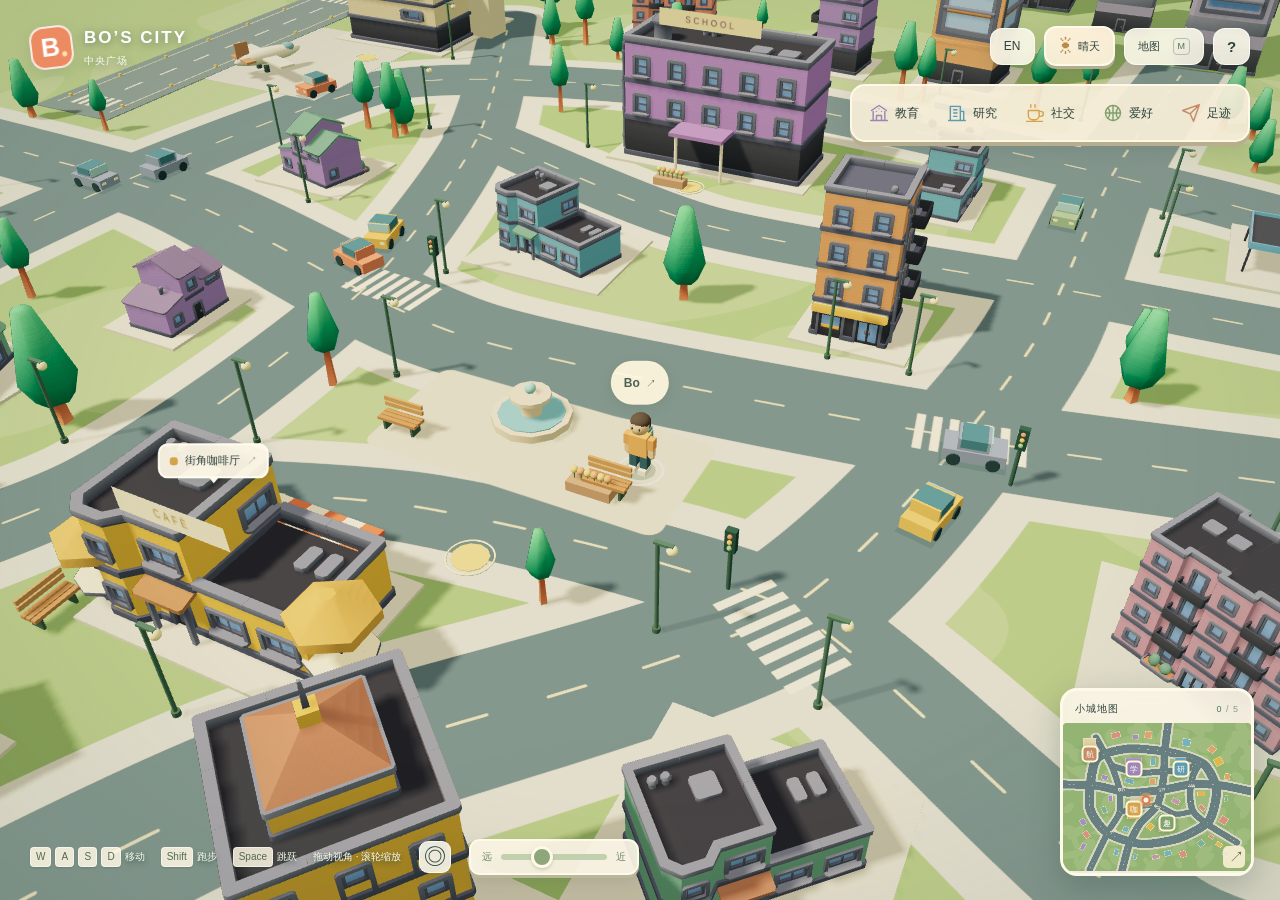
==== commit 1952222c: "Publish bilingual Bo’s City with clickable personal introduction" ====
--- a/index.html
+++ b/index.html
@@ -1,8 +1,8 @@
 <!doctype html>
 <html lang="zh-CN">
 <head>
-<meta charset="utf-8"><meta name="viewport" content="width=device-width,initial-scale=1,viewport-fit=cover"><meta name="theme-color" content="#8fb6b3"><meta name="description" content="走进胡博的 3D 城市，自由漫游，在学校、研究所、咖啡厅和运动场发现他的故事。"><title>Bo’s City · 胡博的城市</title><link rel="icon" href="[data-uri]" type="image/svg+xml"><link rel="stylesheet" href="./city-assets/style.f6d236c05d1a.css">
-<link rel="preload" href="./city-assets/models.c070656b8720.pack" as="fetch" crossorigin="anonymous"><script>window.__CITY_PACK_URL="./city-assets/models.c070656b8720.pack";window.__CITY_AIRPORT_URL="./city-assets/airport.8a06b6fa2cf9.html";</script>
+<meta charset="utf-8"><meta name="viewport" content="width=device-width,initial-scale=1,viewport-fit=cover"><meta name="theme-color" content="#8fb6b3"><meta name="description" content="走进胡博的 3D 城市，自由漫游，在学校、研究所、咖啡厅和运动场发现他的故事。"><title>Bo’s City · 胡博的城市</title><link rel="icon" href="[data-uri]" type="image/svg+xml"><link rel="stylesheet" href="./city-assets/style.c4016081dfd3.css">
+<link rel="preload" href="./city-assets/models.c070656b8720.pack" as="fetch" crossorigin="anonymous"><script>window.__CITY_PACK_URL="./city-assets/models.c070656b8720.pack";window.__CITY_AIRPORT_URL="./city-assets/airport.ddfe218fdd6a.html";</script>
 <!-- Three.js: MIT. Kenney models: CC0. Full notices: city-assets/LICENSES.txt -->
 </head>
 <body>
@@ -10,6 +10,7 @@
 <main id="world" aria-label="自由探索胡博的 3D 城市">
 <canvas id="scene" tabindex="0" aria-label="3D 城市。WASD 或方向键移动，Shift 跑步，空格跳跃，靠近地点后点击互动按钮，或按 E 互动。"></canvas>
 <div class="vignette" aria-hidden="true"></div>
+<button id="character-about" class="character-about" aria-label="点击人物，认识胡博" hidden>Bo <span>↗</span></button>
 <div id="labels" aria-label="附近地点"></div>
 <div id="travel-status" class="travel-status" role="status" aria-live="polite"></div>
 <button id="interact" class="interact" hidden><kbd aria-hidden="true">E</kbd><span id="interact-label">进入地点</span><strong class="interact-touch">点击互动</strong><span class="interact-arrow" aria-hidden="true">↗</span></button>
@@ -17,14 +18,14 @@
 <button id="mobile-run" class="mobile-run" aria-label="切换跑步" aria-pressed="false">跑</button>
 <div class="loading" id="loading"><div class="loading-city"><i></i><i></i><i></i><i></i><i></i></div><strong>下一站，你的好奇心。</strong><span id="loading-text">正在走进 Bo’s City…</span><div class="loader-track"><i id="loading-bar"></i></div></div>
 </main>
-<header class="game-header"><button id="home" class="brand" aria-label="回到中央广场"><span class="brand-mark">B<span>•</span></span><span>BO’S CITY<small id="location-name">中央广场</small></span></button><div class="game-actions"><button id="weather-button" aria-label="小城天气" aria-haspopup="dialog"><span class="weather-icon" aria-hidden="true">☀</span><span class="weather-label">晴天</span></button><button id="map-button" aria-label="打开城市地图">地图 <kbd>M</kbd></button><button id="help-button" aria-label="操作指南">?</button></div></header>
+<header class="game-header"><button id="home" class="brand" aria-label="回到中央广场"><span class="brand-mark">B<span>•</span></span><span>BO’S CITY<small id="location-name">中央广场</small></span></button><div class="game-actions"><button id="language-toggle" data-i18n-skip aria-label="Switch to English" lang="en">EN</button><button id="weather-button" aria-label="小城天气" aria-haspopup="dialog"><span class="weather-icon" aria-hidden="true">☀</span><span class="weather-label">晴天</span></button><button id="map-button" aria-label="打开城市地图">地图 <kbd>M</kbd></button><button id="help-button" aria-label="操作指南">?</button></div></header>
 <nav id="quick-nav" aria-label="快速浏览个人内容"></nav>
 <div class="game-bottom"><div class="controls-hint"><span><kbd>W</kbd><kbd>A</kbd><kbd>S</kbd><kbd>D</kbd> 移动</span><span><kbd>Shift</kbd> 跑步</span><span><kbd>Space</kbd> 跳跃</span><span>拖动视角 · 滚轮缩放</span></div><button class="camera-reset" id="reset-camera" aria-label="镜头回到人物">◎</button><label class="city-zoom" for="city-zoom"><span>远</span><input id="city-zoom" type="range" min="65" max="165" step="1" value="100" aria-label="城市视角缩放"><span>近</span></label></div>
 <div class="minimap-shell" id="minimap-shell"><div class="minimap-heading"><span>小城地图</span><small><b id="explored-count">0</b> / <span id="destination-count">5</span></small></div><div id="minimap" aria-label="城市小地图"><canvas id="map-canvas" width="480" height="400"></canvas><div id="map-pins"></div><span id="player-pin"></span></div><button class="map-expand" id="expand-map" aria-label="展开地图">↗</button></div>
 <aside id="map-menu" hidden aria-label="城市目的地"><div class="map-menu-top"><span>直接查看 · 或走过去</span><button id="close-map" aria-label="关闭地图">×</button></div><nav id="places" aria-label="目的地"></nav><button id="about-button" class="map-about">关于胡博 <span>↗</span></button></aside>
 </div>
 <dialog id="details" aria-labelledby="panel-title"><div class="panel-top"><span id="panel-eyebrow"></span><button id="close-panel" aria-label="关闭详情">×</button></div><nav id="panel-nav" aria-label="切换个人内容" hidden></nav><div id="panel-content"></div><div class="panel-footer"><button id="credits-button">小城手记</button><button id="back-to-town">回到小城 <span aria-hidden="true">↗</span></button></div></dialog>
-<dialog id="airport-dialog" aria-label="远行机场 · 人生足迹"><button id="close-airport" aria-label="关闭地球，回到小城">回到小城 ↗</button><div id="airport-mount"></div></dialog>
+<dialog id="airport-dialog" aria-label="远行机场 · 人生足迹"><button id="close-airport" aria-label="关闭地图，回到小城">回到小城 ↗</button><div id="airport-mount"></div></dialog>
 <noscript><div class="no-js">请开启 JavaScript 来探索城市，或访问 <a href="https://stackerbo.github.io/classic.html">胡博的文字主页</a>。</div></noscript>
-<script type="module" src="./city-assets/runtime.53549efce67f.js"></script>
+<script type="module" src="./city-assets/runtime.60d978e9518b.js"></script>
 </body></html>
--- a/city-assets/style.c4016081dfd3.css
+++ b/city-assets/style.c4016081dfd3.css
@@ -0,0 +1,58 @@
+
+:root{--paper:#f6f4ec;--ink:#2e423c;--muted:#7d8980;--accent:#ed775c;--line:#e0e3d7;font-family:Arial,"PingFang SC","Microsoft YaHei",sans-serif;color:var(--ink);background:#a5c6c3;font-synthesis:none}
+*{box-sizing:border-box}[hidden]{display:none!important}body{margin:0;overflow:hidden}button,a{-webkit-tap-highlight-color:transparent}button{font:inherit;cursor:pointer;color:inherit;border:0;background:none;touch-action:manipulation}a{color:inherit}button:focus-visible,a:focus-visible{outline:3px solid #ffd48a;outline-offset:4px}button:hover{filter:brightness(1.07)}svg{display:block}#app{height:100dvh;position:relative;overflow:hidden}#world{position:absolute;inset:0}#scene{width:100%;height:100%;display:block;outline:none;touch-action:none;cursor:grab}#scene:active{cursor:grabbing}.vignette{position:absolute;inset:0;background:radial-gradient(ellipse at center,transparent 55%,#24423b18 100%);pointer-events:none}.game-header{position:absolute;top:26px;left:30px;right:30px;display:flex;justify-content:space-between;align-items:flex-start;pointer-events:none;z-index:5}.game-header>*{pointer-events:auto}.brand{display:flex;align-items:center;gap:11px;color:white;text-shadow:0 2px 8px #233d4480;text-align:left;letter-spacing:2px;font-size:17px;font-weight:800;padding:0}.brand-mark{height:43px;width:43px;display:grid;place-content:center;font-size:26px;font-weight:900;background:#ec8b61;border:2px solid #ffffffd0;border-radius:14px;box-shadow:0 5px 15px #36574a25;text-shadow:none;transform:rotate(-7deg);position:relative}.brand-mark>span{position:absolute;font-size:18px;right:2px;bottom:1px;color:#ffe1aa}.brand small{display:block;font-size:10px;letter-spacing:1px;font-weight:400;margin-top:6px;color:#f6fff0}.game-actions{display:flex;align-items:center;gap:9px}.game-actions button,.camera-reset{display:flex;align-items:center;justify-content:center;gap:13px;background:#faf8e9e8;border:1px solid #ffffffbc;box-shadow:0 5px 16px #2e4a4b22;border-radius:12px;font-size:11px;height:37px;padding:0 13px;backdrop-filter:blur(8px)}.game-actions button:last-child{width:37px;font-weight:bold;font-size:15px;padding:0}.sun-icon{color:#fff0b5;font-size:27px;text-shadow:0 0 15px #ffc46a80;margin-right:8px}kbd{display:inline-block;border:1px solid #ffffff88;min-width:19px;text-align:center;padding:4px 5px;border-radius:4px;font:10px Arial;line-height:1;background:#fff8e6d9;color:#526954;text-shadow:none}.game-actions kbd{font-size:9px;border-color:#b6bfaa;padding:3px 4px;min-width:17px;background:none}.game-bottom{position:absolute;left:30px;bottom:25px;display:flex;gap:18px;align-items:center;pointer-events:none}.game-bottom>*{pointer-events:auto}.controls-hint{display:flex;gap:16px;align-items:center;color:#fffdf0;text-shadow:0 2px 5px #244539c0;font-size:10px}.controls-hint>span{display:flex;align-items:center;gap:4px}.controls-hint kbd{box-shadow:0 1px 2px #0002}.camera-reset{height:32px;width:32px;font-size:22px;padding:0;border-radius:9px}.minimap-shell{position:absolute;bottom:24px;right:26px;width:194px;height:188px;background:#faf5e6ec;border:3px solid #fff9e9;border-radius:17px;box-shadow:0 10px 30px #24473440;overflow:hidden;z-index:4;backdrop-filter:blur(8px)}.minimap-heading{display:flex;justify-content:space-between;align-items:center;padding:11px 12px 7px;font-size:10px;letter-spacing:1px}.minimap-heading small{font-size:9px;color:#8b9c82;letter-spacing:1px}.minimap-heading b{color:#52775c;font-weight:500}#minimap{position:relative;width:100%;height:148px;overflow:hidden;background:#a3bc82;border-radius:4px}#map-canvas{width:100%;height:100%;display:block;opacity:.92}.map-pin{position:absolute;left:0;top:0;width:17px;height:17px;padding:0;border:2px solid #fff7da;background:var(--color);color:white;border-radius:5px;box-shadow:0 1px 5px #29442c50;transform:translate(-50%,-50%);font-size:8px;font-weight:bold}.map-pin:hover{scale:1.3}.map-pin.visited:after{content:"";position:absolute;right:-4px;top:-4px;width:5px;height:5px;background:#fbe8a6;border:1px solid #749f6e;border-radius:50%}#player-pin{position:absolute;width:9px;height:9px;border-radius:50%;background:#fff8e7;border:2px solid #e5754d;box-shadow:0 0 0 3px #f1ad6670;transform:translate(-50%,-50%);pointer-events:none}.map-expand{position:absolute;right:6px;bottom:5px;font-size:15px;color:#54745b;background:#fff4d9d9;height:22px;width:22px;border-radius:5px}#map-menu{position:absolute;bottom:225px;right:26px;width:260px;padding:13px;background:#fff9eaeF;border:2px solid #fffaed;border-radius:16px;z-index:6;box-shadow:0 9px 30px #35543b30;backdrop-filter:blur(12px)}.map-menu-top{display:flex;align-items:center;justify-content:space-between;font-size:12px;padding:0 3px 10px}.map-menu-top button{font-size:24px;line-height:1}.place-button{display:flex;width:100%;gap:12px;align-items:center;text-align:left;padding:11px 8px;border-radius:9px}.place-button:hover,.place-button.active{background:#e8eedc}.place-icon{display:grid;place-items:center;width:34px;height:34px;border-radius:9px;background:var(--tint);color:var(--color)}.place-icon svg{width:23px;height:23px;stroke:currentColor;fill:none;stroke-width:1.6;stroke-linecap:round;stroke-linejoin:round}.place-button strong{font-size:12px;display:block;font-weight:500}.place-button small{display:block;font-size:9px;color:#92a086;margin-top:4px}.map-about{margin-top:9px;border-top:1px solid #dce3cc;padding:13px 8px 2px;font-size:11px;display:flex;justify-content:space-between;width:100%}.map-label{position:absolute;left:0;top:0;transform:translate(-50%,-100%);display:flex;align-items:center;gap:7px;background:#fff9e8ee;padding:8px 10px;border:2px solid #fffdf1;border-radius:10px;box-shadow:0 4px 14px #264b3d25;white-space:nowrap;font-size:11px;will-change:transform}.map-label:after{content:"";position:absolute;bottom:-7px;left:50%;border-width:6px 5px 0;border-style:solid;border-color:#fff9e8 transparent transparent;transform:translateX(-50%)}.label-dot{width:8px;height:8px;border-radius:3px;background:var(--color)}.label-arrow{font-size:10px;color:#98a28c}.travel-status{position:absolute;top:27px;left:50%;transform:translateX(-50%);border-radius:10px;background:#2e4c3fd9;border:1px solid #ffffff30;backdrop-filter:blur(8px);color:#fff8e1;padding:11px 17px;font-size:11px;letter-spacing:.4px;opacity:0;transition:opacity .25s;pointer-events:none;z-index:4}.travel-status.visible{opacity:1}.interact{position:absolute;bottom:75px;left:50%;transform:translateX(-50%);display:flex;align-items:center;gap:11px;background:#fff4ddeb;border:2px solid #fffaf1;box-shadow:0 6px 25px #29463440;padding:13px 18px;border-radius:13px;font-size:13px;z-index:5}.interact kbd{background:#46644b;color:#fff5d8;font-size:13px;padding:7px 9px;border:0;border-radius:6px}.interact>span:last-child{margin-left:8px}.interact-touch{display:none}.loading{position:absolute;inset:0;display:flex;justify-content:center;align-items:center;flex-direction:column;background:#dce7ce;z-index:10;gap:18px;transition:opacity .6s}.loading.ready{opacity:0;pointer-events:none}.loading strong{font-size:21px;letter-spacing:2px;font-weight:500}.loading>span{font-size:11px;color:#7d9179}.loading-city{display:flex;gap:5px;align-items:flex-end;height:75px;margin-bottom:10px}.loading-city i{width:25px;height:42px;background:#82aab1;border:3px solid #e2edde;border-radius:4px 4px 0 0;animation:float 1.4s ease-in-out infinite}.loading-city i:nth-child(2){height:60px;background:#b295bd;animation-delay:.2s}.loading-city i:nth-child(3){height:74px;background:#88acbd;animation-delay:.4s}.loading-city i:nth-child(4){height:45px;background:#e1b86e;animation-delay:.6s}.loading-city i:nth-child(5){height:56px;background:#d99878;animation-delay:.8s}.loader-track{height:3px;width:180px;background:#c3d1b8;border-radius:4px;overflow:hidden;margin-top:10px}.loader-track i{display:block;height:100%;background:#df9b6b;width:5%;transition:width .3s}@keyframes float{50%{transform:translateY(-6px)}}#joystick,.mobile-run{display:none}.fallback-link{padding:12px;border-radius:7px;background:#edf2e0;font-size:12px;text-decoration:none}
+dialog{position:fixed;inset:18px 18px 18px auto;width:460px;max-width:calc(100vw - 36px);height:calc(100dvh - 36px);max-height:none;margin:0;border:1px solid #e6e6da;border-radius:20px;padding:0;background:#fffdf6;color:var(--ink);box-shadow:-18px 0 80px #213e3425;overflow:hidden;flex-direction:column;opacity:0;transform:translateX(35px);transition:opacity .25s,transform .35s}dialog[open]{display:flex}dialog.visible{opacity:1;transform:translateX(0)}dialog::backdrop{background:#233f3225;backdrop-filter:blur(2px)}.panel-top{display:flex;align-items:center;justify-content:space-between;padding:24px 28px 14px;border-bottom:1px solid #efeee3;flex-shrink:0}.panel-top>span{font-size:9px;letter-spacing:2px;color:#95a18a}.panel-top button{height:30px;width:30px;background:#f1f2e8;border-radius:50%;font-size:23px;line-height:1}#panel-content{padding:30px 30px 22px;overflow:auto;overscroll-behavior:contain;flex:1}#panel-content h2{font-size:30px;letter-spacing:-.5px;margin:0 0 9px}#panel-content .subtitle{color:#9ba38f;letter-spacing:2px;font-size:10px;margin-bottom:23px}#panel-content .lead{font-size:13px;line-height:1.95;color:#7c887a;margin-bottom:28px}#panel-content h3{font-size:15px;margin:30px 0 16px}#panel-content h4{font-size:13px;margin:6px 0 10px;line-height:1.65}#panel-content p{font-size:12px;line-height:1.9;color:#748270}#panel-content .date{font-size:10px;color:#bb8a5d;letter-spacing:.7px}.entry{border-left:2px solid #e1e5d6;padding:0 0 25px 19px;position:relative}.entry:before{content:"";position:absolute;width:8px;height:8px;border-radius:50%;background:#9eb28c;left:-5px;top:1px;box-shadow:0 0 0 4px #fffdf6}.entry:last-child{padding-bottom:0}.entry .degree{font-size:12px;margin:8px 0;color:#657760}.entry .entry-note{font-size:11px;margin-top:8px}.award{padding:11px 0;border-bottom:1px solid #efeee3;display:flex;gap:16px;font-size:11px;line-height:1.7}.award span{color:#a5ac97;font-size:10px;min-width:35px}.publication{padding:18px 0;border-bottom:1px solid #e7eadd}.publication:first-of-type{padding-top:0}.publication a{font-size:13px;line-height:1.65;text-decoration:none;font-weight:600;display:block}.publication a:hover{text-decoration:underline;text-underline-offset:4px}.publication small{font-size:9px;color:#9ba58f;display:block;margin-top:9px}.publication p{margin-bottom:0;font-size:11px!important}.pills{display:flex;gap:6px;flex-wrap:wrap}.pills span{font-size:10px;padding:6px 9px;background:#eef1e5;border-radius:5px;color:#788c6d}.social-link{display:flex;align-items:center;justify-content:space-between;padding:18px 0;border-bottom:1px solid #e5e9dc;text-decoration:none;gap:16px}.social-link>span:first-child{display:grid;place-items:center;width:38px;height:38px;border:1px solid #dce3d1;border-radius:11px;font-size:13px;color:#708864}.social-link>div{flex:1}.social-link strong{font-size:13px;display:block}.social-link small{font-size:10px;display:block;color:#97a08e;margin-top:6px;overflow-wrap:anywhere}.social-link:hover strong{color:#e67c5d}.copy-email{margin-top:22px;padding:12px 15px;border:1px solid #dce3d1;border-radius:8px;font-size:11px;width:100%;display:flex;justify-content:space-between}.hobby{padding:19px 0;border-bottom:1px solid #e5e9dc}.hobby-icon{font-size:30px;color:#df9876;float:right;margin:0 0 10px 15px}.hobby h3{margin:0!important}.panel-footer{padding:18px 28px;display:flex;align-items:center;justify-content:space-between;border-top:1px solid #e7e9dc;flex-shrink:0;background:#f6f7ee}.panel-footer>span{font-size:9px;color:#9aa38d}.panel-footer button{font-size:11px}.panel-footer button span{margin-left:12px}.panel-links{font-size:11px;line-height:2.3}.panel-links a{text-underline-offset:4px}.help-row{display:flex;justify-content:space-between;padding:14px 0;border-bottom:1px solid #e5e9dc;font-size:12px}.help-row span:last-child{color:#8c9b81;font-size:11px}.no-js{position:fixed;inset:0;background:var(--paper);z-index:99;display:grid;place-content:center;padding:30px;line-height:2}#joystick{display:none}.fallback-link{padding:12px;background:#e3eadb;border-radius:7px;text-decoration:none;font-size:12px}
+
+.panel-footer>button:first-child{font-size:9px;color:#95a18a}dialog::backdrop{background:#233f321a;backdrop-filter:blur(1px)}
+@media(max-width:800px),(pointer:coarse){.game-header{top:18px;left:18px;right:18px}.brand{font-size:13px;letter-spacing:1px;gap:8px}.brand-mark{width:35px;height:35px;border-radius:11px;font-size:22px}.brand small{font-size:9px;margin-top:5px}.game-actions{gap:7px}.game-actions button{height:33px;font-size:10px;padding:0 10px}.game-actions button:last-child{height:33px;width:33px}.sun-icon{display:none}.game-actions kbd{display:none}.game-bottom{left:20px;bottom:20px}.controls-hint{display:none}.camera-reset{width:30px;height:30px}.minimap-shell{width:139px;height:139px;right:16px;bottom:18px;border-width:2px;border-radius:12px}.minimap-heading{padding:7px 8px 5px;font-size:9px}#minimap{height:108px}.map-pin{height:15px;width:15px;font-size:7px}.map-expand{height:20px;width:20px}.travel-status{top:76px;max-width:90%;font-size:10px;padding:9px 12px;white-space:nowrap}.map-label{font-size:9px;padding:6px 8px;border-radius:8px;gap:5px}.label-dot{width:6px;height:6px}.label-arrow{display:none}#joystick{display:block;position:absolute;bottom:70px;left:24px;width:104px;height:104px;border-radius:50%;border:2px solid #fff6de80;background:#49684d30;box-shadow:inset 0 0 20px #fff3da15;backdrop-filter:blur(2px);touch-action:none;z-index:4}#joystick-knob{position:absolute;top:32px;left:32px;width:36px;height:36px;border:2px solid #fff8e6c0;border-radius:50%;background:#fff3d794;box-shadow:0 3px 10px #34553c30;pointer-events:none}.mobile-run{display:block;position:absolute;bottom:189px;left:56px;height:36px;width:36px;border-radius:50%;background:#fff2d3a0;border:1px solid #fff8dcad;font-size:12px;z-index:4}.mobile-run[aria-pressed=true]{background:#eeb274;color:white}.interact{bottom:calc(240px + env(safe-area-inset-bottom));left:50%;right:auto;transform:translateX(-50%);width:max-content;max-width:calc(100% - 32px);min-height:52px;font-size:12px;padding:11px 14px;border-radius:13px;gap:12px}.interact-touch{display:block;flex-shrink:0;background:#46644b;color:#fff5d8;font-size:12px;font-weight:600;padding:9px 12px;border-radius:8px}.interact-arrow{display:none}.interact kbd{display:none}.interact>span:last-child{margin-left:0}#map-menu{bottom:171px;right:16px;width:233px}dialog{inset:auto 0 0;width:100%;max-width:none;height:78dvh;border-radius:22px 22px 0 0;transform:translateY(30px)}dialog.visible{transform:translateY(0)}.panel-top{padding:17px 23px 13px}#panel-content{padding:23px}#panel-content h2{font-size:27px}.panel-footer{padding:17px 23px}.loading strong{font-size:18px}}
+@media(max-height:500px) and (max-width:800px),(max-height:500px) and (pointer:coarse){.interact{bottom:calc(16px + env(safe-area-inset-bottom));max-width:44vw;font-size:11px;gap:8px;padding:8px 10px}.interact-touch{padding:8px}}
+@media(prefers-reduced-motion:reduce){*,*:before,*:after{animation:none!important;transition:none!important}}
+
+/* Landmark cards: the same warm, tactile palette as the playable city. */
+dialog{--district:#87a38b;--district-soft:#e3ebd6;--district-edge:#c2cfae;--district-deep:#496d56;inset:32px 28px 32px auto;width:480px;max-width:calc(100vw - 48px);height:calc(100dvh - 64px);max-height:820px;border:4px solid #fff8e4;border-radius:25px;outline:1px solid var(--district-edge);background:#f6edd8;box-shadow:0 7px 0 #baa783,0 20px 55px #29493640;transform:translateX(24px);transition:opacity .22s,transform .28s cubic-bezier(.2,.8,.2,1);font-family:"Trebuchet MS","PingFang SC","Microsoft YaHei",sans-serif}
+dialog[data-district=school]{--district:#a18ab8;--district-soft:#e9dfee;--district-edge:#cfc0d6;--district-deep:#6d577f}
+dialog[data-district=lab]{--district:#79aebe;--district-soft:#dcebee;--district-edge:#b5ced0;--district-deep:#3e7181}
+dialog[data-district=cafe]{--district:#d6ae62;--district-soft:#f2e3bf;--district-edge:#ddc79a;--district-deep:#87672e}
+dialog[data-district=park]{--district:#8eab75;--district-soft:#e2ebcf;--district-edge:#c0cea9;--district-deep:#53713f}
+dialog.visible{transform:translateX(0)}dialog::backdrop{background:#2c493720;backdrop-filter:none}
+.panel-top{padding:11px 16px 10px;border-bottom:2px solid var(--district-edge);background:var(--district-soft);gap:16px}.panel-top>span{display:flex;align-items:center;gap:8px;color:var(--district-deep);font-size:10px;font-weight:700;letter-spacing:1.6px}.panel-top>span:before{content:"✦";font-size:17px;color:var(--district-deep)}.panel-top button{width:40px;height:38px;flex-shrink:0;border:2px solid #fff9e9;border-radius:11px;background:#fff4da;box-shadow:0 3px 0 var(--district-edge);color:var(--district-deep);font-size:26px}.panel-top button:active,.panel-footer button:active{transform:translateY(2px);box-shadow:none}
+#panel-content{padding:12px 22px 23px;scrollbar-width:thin;scrollbar-color:var(--district) transparent}.panel-hero{display:flex;align-items:center;gap:16px;padding:2px 0 0}.panel-art{position:relative;width:112px;height:104px;flex-shrink:0}.panel-art:before{content:"";position:absolute;inset:10px 4px 1px;border-radius:50%;background:var(--district-soft)}.panel-art svg{position:relative;width:100%;height:100%}.panel-heading{min-width:0}.panel-kicker{display:inline-block;font-size:10px;font-weight:700;letter-spacing:1px;color:var(--district-deep);margin-bottom:7px}#panel-content h2{font-size:28px;line-height:1.2;letter-spacing:.2px;margin:0 0 8px;color:#384e43;font-weight:800}#panel-content .subtitle{font-size:9px;font-weight:700;letter-spacing:2px;color:var(--district-deep);margin:0}#panel-content .lead{font-size:12px;line-height:1.85;color:#6c745d;background:#fff6e0;border:1px dashed #d7c7a5;border-radius:13px;margin:15px 0 20px;padding:12px 14px}
+#panel-content h3{display:flex;align-items:center;gap:8px;font-size:14px;color:#465640;margin:24px 0 13px}#panel-content h3:before{content:"";display:block;width:7px;height:15px;flex-shrink:0;background:var(--district);border-radius:3px}#panel-content h4{font-size:15px;line-height:1.55;margin:10px 0 6px;color:#3e5147}#panel-content p{font-size:12px;line-height:1.9;color:#68755e;margin:8px 0 0}#panel-content .date{display:inline-block;color:var(--district-deep);background:var(--district-soft);border-radius:6px;padding:4px 7px;font-size:10px;font-weight:700;letter-spacing:.4px}
+.entry{border:2px solid #e2d5b7;border-left:5px solid var(--district);border-radius:12px;padding:14px 15px;margin-bottom:13px;background:#fff9e9;box-shadow:0 3px 0 #e8dcc0}.entry:before{display:none}.entry:last-child{padding-bottom:14px}.entry .degree{font-size:12px;font-weight:600;color:#5e725b;line-height:1.7;margin:4px 0}.entry .entry-note{font-size:11px;line-height:1.8;color:#7e8066;margin-top:9px}.pills{gap:6px;margin-top:12px}.pills span{background:var(--district-soft);color:var(--district-deep);border:1px solid var(--district-edge);border-radius:7px;padding:5px 8px;font-size:10px}.award{align-items:flex-start;padding:11px 12px;border:1px solid #e5d9bd;border-radius:9px;background:#fff7e4;margin-bottom:7px;gap:12px;font-size:11px;color:#617056;line-height:1.8}.award span{color:var(--district-deep);font-weight:700;background:var(--district-soft);border-radius:5px;padding:2px 5px;font-size:10px;min-width:40px;text-align:center}
+.publication{border:2px solid #dfd3b6;border-radius:12px;padding:15px!important;margin-bottom:12px;background:#fff9e8;box-shadow:0 3px 0 #e7dbbe}.publication a{font-size:13px;line-height:1.65;color:var(--district-deep)}.publication small{font-size:10px;color:#81866d;line-height:1.7;margin-top:8px}.publication p{font-size:11px!important}.social-link{padding:12px;border:2px solid var(--district-edge);border-radius:13px;background:#fff8e5;box-shadow:0 3px 0 #e5d5b3;margin-bottom:11px;gap:12px;min-height:67px;transition:transform .15s,background .15s}.social-link:hover{background:#fffcef;transform:translateY(-2px)}.social-link>span:first-child{width:38px;height:38px;background:var(--district-soft);border:1px solid var(--district-edge);border-radius:10px;color:var(--district-deep);font-size:17px;font-weight:700;flex-shrink:0}.social-link>span:last-child{color:var(--district-deep);font-size:18px}.social-link strong{font-size:13px;color:#4d6047}.social-link small{font-size:11px;color:#87916d;margin-top:5px}.social-link:hover strong{color:var(--district-deep)}.copy-email{background:var(--district-soft);border:2px dashed var(--district-edge);color:var(--district-deep);font-size:12px;font-weight:600;min-height:44px;border-radius:10px;margin-top:16px}
+.hobby{background:#fff8e5;border:2px solid #e1d5b6;border-radius:13px;padding:16px;margin-bottom:13px;box-shadow:0 3px 0 #e5d8b9;overflow:auto}.hobby h3{padding:2px 0 9px}.hobby-icon{height:48px;width:48px;display:grid;place-items:center;background:var(--district-soft);color:var(--district-deep);border:2px solid var(--district-edge);border-radius:13px;font-size:26px;margin:0 0 12px 12px}.hobby .date{font-size:9px!important}.help-row{gap:14px;border-bottom:1px dashed #d9cfb3;padding:13px 2px;font-size:12px;line-height:1.6}.help-row span:first-child{flex-shrink:0;font-weight:600}.help-row span:last-child{text-align:right;color:#7b886d}.panel-links{line-height:2.4;color:var(--district-deep)}
+.panel-footer{background:var(--district-soft);padding:13px 18px;border-top:2px solid var(--district-edge);gap:14px}.panel-footer button{border-radius:10px;border:2px solid #fff7e0;box-shadow:0 3px 0 var(--district-edge);height:40px;padding:0 14px;font-size:12px;font-weight:700;background:#fff4d9;color:var(--district-deep)}.panel-footer>button:first-child{font-size:11px;color:var(--district-deep)}.panel-footer #back-to-town{background:var(--district-deep);color:#fff8df;border-color:var(--district-deep);box-shadow:0 3px 0 #42523e40}.panel-footer button span{margin-left:16px}
+@media(max-width:800px),(pointer:coarse){dialog{inset:auto 12px calc(12px + env(safe-area-inset-bottom));width:calc(100% - 24px);max-width:520px;height:82dvh;max-height:calc(100dvh - 36px);border-width:3px;border-radius:23px;transform:translateY(24px)}dialog.visible{transform:translateY(0)}.panel-top{padding:9px 12px}.panel-top button{width:44px;height:42px}.panel-top>span{font-size:9px;letter-spacing:1.3px}#panel-content{padding:10px 16px 20px}.panel-hero{gap:12px}.panel-art{width:86px;height:88px}#panel-content h2{font-size:24px;letter-spacing:0}.panel-kicker{font-size:10px;margin-bottom:6px}#panel-content .subtitle{font-size:8px;letter-spacing:1.4px}#panel-content .lead{margin:12px 0 17px;font-size:12px}.entry{padding:13px 12px}.panel-footer{padding:12px 14px}.panel-footer button{height:44px;padding:0 12px}.social-link{min-height:66px}.publication a{overflow-wrap:anywhere}}
+@media(prefers-reduced-motion:reduce){dialog,.social-link{transition:none}}
+
+/* A small weather station, made from the same paper-and-wood game UI. */
+.city-zoom{display:flex;align-items:center;gap:9px;width:170px;min-height:36px;padding:0 11px;background:#faf5e6ed;border:2px solid #fff9e9;border-radius:11px;box-shadow:0 3px 0 #b9b799,0 5px 16px #2e4a4b22;font-size:10px;color:#71846b;cursor:pointer}.city-zoom input{appearance:none;-webkit-appearance:none;min-width:0;flex:1;height:30px;margin:0;background:transparent;cursor:ew-resize;touch-action:none}.city-zoom input::-webkit-slider-runnable-track{height:6px;border-radius:5px;background:#c3d0ad}.city-zoom input::-moz-range-track{height:6px;border-radius:5px;background:#c3d0ad}.city-zoom input::-webkit-slider-thumb{appearance:none;-webkit-appearance:none;width:22px;height:22px;margin-top:-8px;border:3px solid #fff9e8;border-radius:50%;background:#8da67a;box-shadow:0 2px 3px #687b4d40}.city-zoom input::-moz-range-thumb{width:16px;height:16px;border:3px solid #fff9e8;border-radius:50%;background:#8da67a;box-shadow:0 2px 3px #687b4d40}.city-zoom input:focus-visible{outline:2px solid #e7b96e;outline-offset:2px;border-radius:5px}
+@media(max-width:800px),(pointer:coarse){.game-bottom{gap:8px}.city-zoom{width:clamp(82px,calc(100vw - 218px),150px);gap:6px;padding:0 8px;min-height:40px;font-size:9px}.city-zoom input{height:36px}}
+#quick-nav{position:absolute;right:30px;top:84px;z-index:5;display:flex;gap:6px;padding:6px;border:2px solid #fff8e6;border-radius:15px;background:#f6edd8ee;box-shadow:0 4px 0 #b8ad8d,0 8px 20px #29493620}
+#quick-nav button,#panel-nav button{display:flex;align-items:center;justify-content:center;gap:6px;min-height:42px;min-width:68px;padding:0 10px;border:1px solid transparent;border-radius:9px;font-size:12px;font-weight:700}
+#quick-nav svg,#panel-nav svg{width:20px;height:20px;stroke:var(--color);fill:none;stroke-width:1.7;stroke-linecap:round;stroke-linejoin:round}
+#quick-nav button:hover,#panel-nav button:hover,#quick-nav button[aria-pressed=true],#panel-nav button[aria-pressed=true]{background:var(--tint);border-color:var(--color)}
+#panel-nav{display:flex;flex-shrink:0;gap:4px;padding:8px 16px;border-bottom:1px solid var(--district-edge);background:#fff5df}
+#panel-nav button{flex:1;min-width:0;padding:0 5px}
+body:has(#details[open]) #quick-nav{visibility:hidden}
+body:has(#airport-dialog[open]) #quick-nav{visibility:hidden}
+#airport-dialog{inset:18px;width:calc(100vw - 36px);height:calc(100dvh - 36px);max-width:none;max-height:none;background:#f1ead7;border:3px solid #fff6e2;border-radius:24px;opacity:1;transform:none;box-shadow:0 7px 0 #b9a985,0 20px 60px #29493640;transition:none;outline:1px solid #c7c7ad}
+#airport-dialog::backdrop{background:#2d4e4555}#airport-mount{width:100%;height:100%;min-height:0}#airport-frame{display:block;border:0;width:100%;height:100%;background:#f1ead7}#close-airport{position:absolute;right:25px;top:24px;z-index:5;min-height:44px;padding:0 16px;background:#fff5df;border:2px solid #fffaf0;border-radius:12px;box-shadow:0 3px 0 #c5b693;font-size:12px;font-weight:700;color:#71816a}
+@media(max-width:800px),(pointer:coarse){#quick-nav button{gap:4px}#panel-nav{gap:2px;padding-left:8px;padding-right:8px}#panel-nav button{gap:4px;padding:0 2px}#panel-nav svg{width:17px;height:17px}#airport-dialog{inset:8px;width:calc(100vw - 16px);height:calc(100dvh - 16px);max-width:none;max-height:none;border-radius:20px}#close-airport{top:15px;right:14px;font-size:10px;min-height:40px;padding:0 10px}}
+.place-row{display:flex;align-items:center;gap:4px}.place-row .place-button{flex:1;min-width:0;gap:8px}.walk-to-place{flex-shrink:0;min-height:44px;padding:0 8px;font-size:10px;color:#788568;border:1px solid #dce3cc;border-radius:8px;background:#f1eedc}.walk-to-place:hover{background:#e5ebd7}
+@media(max-width:800px),(pointer:coarse){#quick-nav{top:77px;left:18px;right:18px;padding:4px;gap:4px;border-radius:13px}#quick-nav button{flex:1;min-width:0;min-height:44px;padding:0 4px;font-size:11px}#quick-nav svg{width:18px;height:18px}.travel-status{top:139px}#panel-nav{padding:6px 12px}#panel-nav button{min-height:44px;font-size:11px}.place-row .place-icon{width:29px;height:32px;flex-shrink:0}.place-row .place-button{padding:10px 4px}.walk-to-place{padding:0 6px}}
+@media(max-height:500px) and (max-width:800px),(max-height:500px) and (pointer:coarse){#quick-nav{left:auto;width:300px;top:68px}.travel-status{top:18px}}
+.game-actions #weather-button{gap:7px;min-height:40px;background:#fff3dceF;border:2px solid #fff9e9;box-shadow:0 3px 0 #b4ad8d,0 5px 16px #2e4a4b22}
+.weather-icon{font-size:23px;line-height:1;color:#b88a47}.weather-label{font-size:11px;font-weight:700}.is-preview .weather-icon{color:#688d9d}
+dialog[data-district=weather]{--district:#9eb9c1;--district-soft:#e3ebdf;--district-edge:#c1cdb6;--district-deep:#55766b}
+.weather-report{border:2px solid #dacba9;border-radius:16px;padding:19px;background:#fff7e2;box-shadow:0 4px 0 #e6d8b8;display:grid;gap:10px}.weather-report>span{font-size:9px;letter-spacing:2px;color:#a08f68;font-weight:700}.weather-report strong{font-size:21px;line-height:1.5;color:#526e5a;overflow-wrap:anywhere}.weather-report small{font-size:10px;color:#8b9379}
+.weather-choices{display:grid;grid-template-columns:repeat(5,1fr);gap:8px}.weather-choices button{display:flex;flex-direction:column;align-items:center;justify-content:center;gap:10px;padding:16px 0;border:2px solid #e0d2b2;background:#fff7e4;border-radius:12px;box-shadow:0 3px 0 #e4d8bc;min-height:86px}.weather-choices button>span{font-size:27px;line-height:1;color:#b39564}.weather-choices strong{font-size:11px;font-weight:600}.weather-choices button[aria-pressed=true]{border-color:#89a387;background:#e4ecd4;box-shadow:0 3px 0 #aabb96}.weather-choices button:active{transform:translateY(2px)}
+#panel-content .weather-preview-note{font-size:10px;color:#8a927a;margin-top:16px;line-height:1.8}#restore-weather{margin-top:16px;min-height:44px;width:100%;border:2px solid var(--district-edge);border-radius:10px;background:var(--district-soft);font-size:12px;font-weight:700;color:var(--district-deep)}
+@media(max-width:800px),(pointer:coarse){.game-actions #weather-button{min-width:44px;min-height:44px;padding:0 8px}.weather-label{display:none}.game-actions #weather-button.is-preview:after{content:"";height:5px;width:5px;background:#78949e;border-radius:50%;position:absolute;top:5px;right:5px}#weather-button{position:relative}.weather-choices{gap:5px}.weather-choices button{min-height:79px;border-radius:10px}.weather-choices button>span{font-size:24px}.weather-report strong{font-size:19px}}
+
+/* The character is also a touch-friendly, keyboard-accessible personal introduction. */
+.character-about{position:fixed;top:0;left:0;z-index:6;min-width:44px;min-height:44px;padding:10px 12px;border:1px solid #fff3d7a6;border-radius:22px;background:#fff7dfed;color:#4c6254;font-family:inherit;font-size:12px;font-weight:600;box-shadow:0 3px 12px #304c3520;cursor:pointer;touch-action:manipulation}.character-about span{font-size:10px;margin-left:3px}.character-about:hover{background:#fffcef}.character-about:focus-visible{outline:3px solid #608d85;outline-offset:3px}.character-about[hidden]{display:none}
+.profile-photo{margin:0 0 28px;padding:10px 10px 0;background:#fff9eb;border:1px solid #d4cbb499;border-radius:16px;box-shadow:0 8px 24px #5554400d}.profile-photo img{display:block;width:100%;height:auto;max-height:340px;object-fit:contain;border-radius:9px;background:#e4e9da}.profile-photo figcaption{padding:10px 3px;font-size:10px;letter-spacing:.15em;color:#7b816d}
+#language-toggle{min-width:44px;font-size:12px;letter-spacing:0}
+html[lang="en"] .map-label{font-size:11px}html[lang="en"] .place-button small{font-size:10px}html[lang="en"] .walk-to-place{font-size:10px}html[lang="en"] #quick-nav span{font-size:11px}html[lang="en"] #panel-nav span{font-size:10px}html[lang="en"] .help-row{gap:16px}html[lang="en"] .help-row span:last-child{text-align:right}
+@media(max-width:600px){.game-actions{gap:5px}.game-actions button{padding-left:9px;padding-right:9px}html[lang="en"] #quick-nav{gap:4px}html[lang="en"] #quick-nav button{padding-left:9px;padding-right:9px}.profile-photo img{max-height:280px}}
